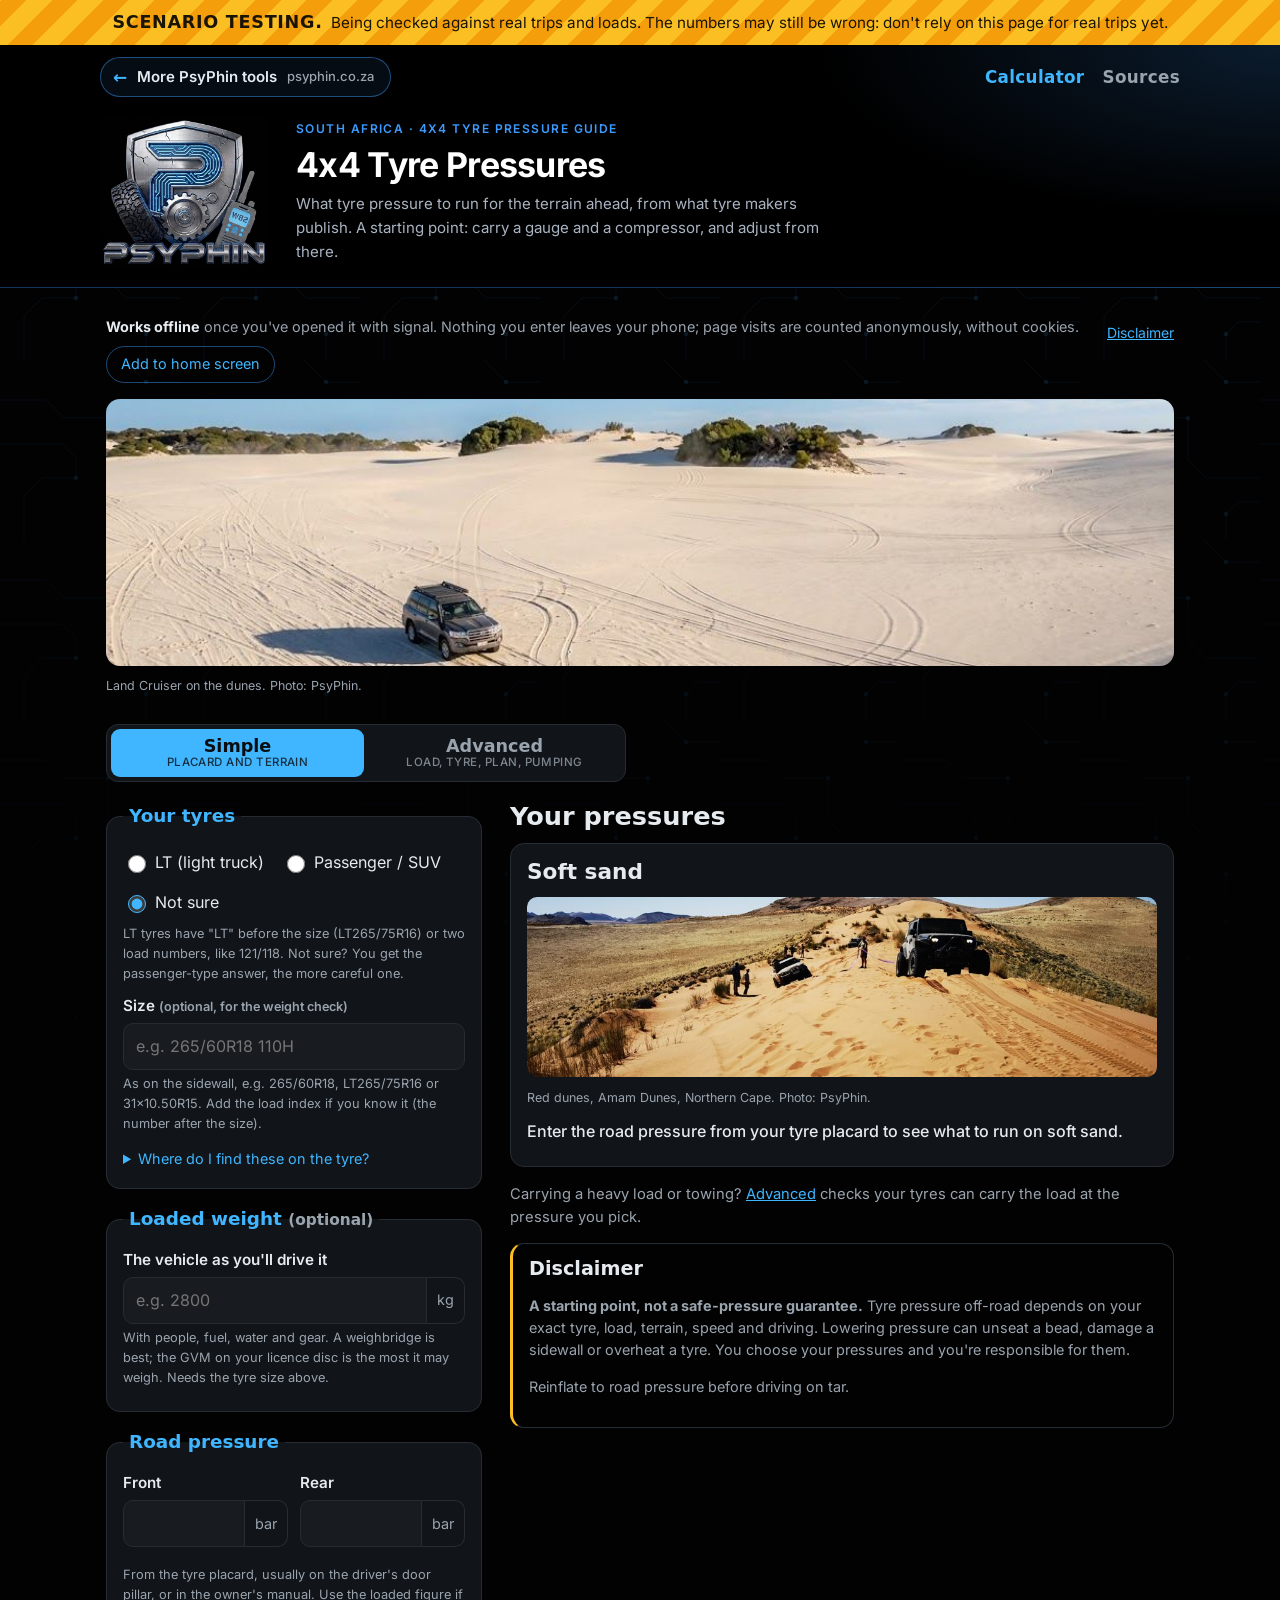
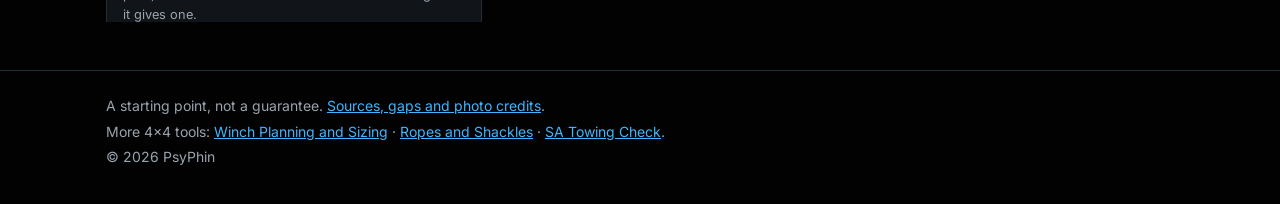
==== index.html @ cb4db0b5 "Search: titles and descriptions in search words, structured data, robots.txt and sitemap - Title lea" ====
<!doctype html>
<html lang="en-ZA">
<head>
  <meta charset="utf-8">
  <meta name="viewport" content="width=device-width, initial-scale=1">
  <title>4x4 Tyre Pressures: Calculator for Road, Gravel and Sand | PsyPhin</title>
  <meta name="description" content="A starting range for 4x4 tyre pressures by load, tyre and terrain, from road to gravel and sand, from tyre-maker load tables. Every number is sourced.">
  <meta name="robots" content="noindex">
  <meta name="theme-color" content="#020203">
  <link rel="canonical" href="https://tyres.psyphin.co.za/">
  <meta property="og:type" content="website">
  <meta property="og:url" content="https://tyres.psyphin.co.za/">
  <meta property="og:title" content="4x4 Tyre Pressures">
  <meta property="og:description" content="A starting range for 4x4 tyre pressures by load, tyre and terrain, from road to gravel and sand, from tyre-maker load tables. Every number is sourced.">
  <meta property="og:image" content="https://psyphin.co.za/assets/img/projects/sa-tyre-pressures.jpg">
  <meta name="twitter:card" content="summary_large_image">
  <script type="application/ld+json">
  {
    "@context": "https://schema.org",
    "@type": "WebApplication",
    "name": "4x4 Tyre Pressures",
    "url": "https://tyres.psyphin.co.za/",
    "description": "A starting range for 4x4 tyre pressures by load, tyre and terrain, from road to gravel and sand, from tyre-maker load tables. Every number is sourced.",
    "applicationCategory": "UtilitiesApplication",
    "operatingSystem": "Any (runs in the browser)",
    "inLanguage": "en-ZA",
    "isAccessibleForFree": true,
    "offers": {
      "@type": "Offer",
      "price": "0",
      "priceCurrency": "ZAR"
    },
    "publisher": {
      "@type": "Organization",
      "name": "PsyPhin",
      "url": "https://psyphin.co.za/"
    }
  }
  </script>
  <link rel="manifest" href="manifest.webmanifest">
  <link rel="icon" href="favicon.ico" sizes="48x48">
  <link rel="icon" href="favicon-96x96.png" type="image/png" sizes="96x96">
  <link rel="icon" href="favicon-192x192.png" type="image/png" sizes="192x192">
  <link rel="apple-touch-icon" href="apple-touch-icon.png" sizes="180x180">
  <link rel="preload" href="fonts/inter-latin-var.woff2" as="font" type="font/woff2" crossorigin>
  <link rel="stylesheet" href="css/style.css">
</head>
<body>
  <a class="skip-link" href="#main">Skip to content</a>

  <div class="construction" role="alert">
    <strong>Scenario testing.</strong> Being checked against real trips and loads. The numbers may still be wrong: don't rely on this page for real trips yet.
  </div>

  <header class="brand-bar">
    <div class="brand-nav">
      <a class="back-link" href="https://psyphin.co.za/#tools"><span class="back-link-arrow" aria-hidden="true">&larr;</span> <span class="back-link-label"><span class="back-link-more">More </span>PsyPhin tools</span> <span class="back-link-domain">psyphin.co.za</span></a>
      <nav class="nav" aria-label="Site">
        <a href="index.html" aria-current="page">Calculator</a>
        <a href="sources.html">Sources</a>
      </nav>
    </div>
    <div class="brand-inner">
      <a class="brand-logo-link" href="https://psyphin.co.za/" aria-label="PsyPhin home"><img src="logo.jpg" alt="PsyPhin" class="brand-logo" width="560" height="501"></a>
      <div class="brand-text">
        <p class="brand-eyebrow">South Africa &middot; 4x4 tyre pressure guide</p>
        <h1>4x4 Tyre Pressures</h1>
        <p class="subtitle">What tyre pressure to run for the terrain ahead, from what tyre makers publish. A starting point: carry a gauge and a compressor, and adjust from there.</p>
      </div>
    </div>
  </header>

  <main id="main" class="wrap">
    <section class="intro">
      <p class="disclaimer-link"><a href="#disclaimer">Disclaimer</a></p>
      <p class="offline-line"><strong>Works offline</strong> once you've opened it with signal. Nothing you enter leaves your phone; page visits are counted anonymously, without cookies.<span class="install" id="install" hidden> <button type="button" class="small-button install-button" id="install-button">Add to home screen</button><span class="install-help" id="install-help" hidden></span></span></p>
      <ul class="honesty" data-modes="advanced">
        <li><strong>Only tyre makers, vehicle makers, standards, the law and engineering research.</strong> No forum or club figures. Where nobody citable publishes a number, this page says so instead of guessing.</li>
        <li><strong>The load sets the floor.</strong> Advanced reads your tyre's load table to find the least pressure your load needs, and checks what you plan to run against it.</li>
      </ul>
      <figure class="hero-photo" data-image="hero"></figure>
    </section>

    <div class="modes" role="group" aria-label="How much detail?">
      <button type="button" class="mode-button" data-mode="simple" aria-pressed="true">Simple <small>placard and terrain</small></button>
      <button type="button" class="mode-button" data-mode="advanced" aria-pressed="false">Advanced <small>load, tyre, plan, pumping</small></button>
    </div>

    <div class="layout">
      <form id="tyre-form" class="inputs" autocomplete="off" novalidate>
        <p class="example-link" data-modes="advanced"><a href="#example" id="example-link">Fill in a made-up example</a></p>
        <fieldset data-modes="advanced">
          <legend>Load on each axle</legend>
          <div class="field-row">
            <div class="field">
              <label for="frontKg">Front axle</label>
              <div class="with-unit"><input id="frontKg" name="frontKg" type="number" inputmode="numeric" min="0" step="10" value="1300"><span>kg</span></div>
            </div>
            <div class="field">
              <label for="rearKg">Rear axle</label>
              <div class="with-unit"><input id="rearKg" name="rearKg" type="number" inputmode="numeric" min="0" step="10" value="1500"><span>kg</span></div>
            </div>
          </div>
          <p class="hint">Filled in with a typical loaded double-cab bakkie (example figures, not from a source): change them to yours. Best: weigh each axle, loaded for the trip, on a weighbridge. Worst case: the maximum axle loads on the vehicle's VIN or compliance plate. Each tyre carries half its axle.</p>
        </fieldset>

        <fieldset>
          <legend>Your tyres</legend>
          <div class="choice-row">
            <label><input type="radio" name="tyreClass" value="lt"> LT (light truck)</label>
            <label><input type="radio" name="tyreClass" value="passenger"> Passenger / SUV</label>
            <label><input type="radio" name="tyreClass" value="unsure" checked> Not sure</label>
          </div>
          <p class="hint">LT tyres have "LT" before the size (LT265/75R16) or two load numbers, like 121/118. Not sure? You get the passenger-type answer, the more careful one.</p>
          <div class="field">
            <label for="simpleSize">Size <small class="muted" data-modes="simple">(optional, for the weight check)</small></label>
            <input id="simpleSize" name="simpleSize" type="text" inputmode="text" autocapitalize="characters" spellcheck="false" placeholder="e.g. 265/60R18 110H">
            <p class="hint" id="simple-size-read">As on the sidewall, e.g. 265/60R18, LT265/75R16 or 31x10.50R15. Add the load index if you know it (the number after the size).</p>
          </div>
          <div class="field" id="simple-li-field" hidden>
            <label for="simpleLi">Load index</label>
            <input id="simpleLi" name="simpleLi" type="number" inputmode="numeric" min="60" max="130" step="1" placeholder="e.g. 110">
            <p class="hint">The number straight after the size on the sidewall, e.g. <b>110</b> in 265/60R18 110H.</p>
          </div>
          <details class="inline-help">
            <summary>Where do I find these on the tyre?</summary>
            <div class="diagram" data-diagram="markings"></div>
            <figure class="inline-photo" data-image="markings"></figure>
          </details>
        </fieldset>

        <fieldset data-modes="simple">
          <legend>Loaded weight <small>(optional)</small></legend>
          <div class="field">
            <label for="simpleKg">The vehicle as you'll drive it</label>
            <div class="with-unit"><input id="simpleKg" name="simpleKg" type="number" inputmode="numeric" min="0" step="50" placeholder="e.g. 2800"><span>kg</span></div>
            <p class="hint">With people, fuel, water and gear. A weighbridge is best; the GVM on your licence disc is the most it may weigh. Needs the tyre size above.</p>
          </div>
        </fieldset>

        <fieldset>
          <legend>Road pressure</legend>
          <div class="field-row">
            <div class="field">
              <label for="placardFront">Front</label>
              <div class="with-unit"><input id="placardFront" name="placardFront" type="number" inputmode="decimal" min="0" step="0.1"><span>bar</span></div>
            </div>
            <div class="field">
              <label for="placardRear">Rear</label>
              <div class="with-unit"><input id="placardRear" name="placardRear" type="number" inputmode="decimal" min="0" step="0.1"><span>bar</span></div>
            </div>
          </div>
          <p class="hint">From the tyre placard, usually on the driver's door pillar, or in the owner's manual. Use the loaded figure if it gives one.<span data-modes="advanced"> Leave blank to use only the load tables.</span></p>
        </fieldset>

        <fieldset>
          <legend>Terrain</legend>
          <div class="terrain-grid" id="terrain-grid" role="radiogroup" aria-label="Terrain"></div>
        </fieldset>

        <fieldset data-modes="advanced">
          <legend>What you plan to run</legend>
          <div class="field-row">
            <div class="field">
              <label for="planFront">Front</label>
              <div class="with-unit"><input id="planFront" name="planFront" type="number" inputmode="decimal" min="0" step="0.1"><span>bar</span></div>
            </div>
            <div class="field">
              <label for="planRear">Rear</label>
              <div class="with-unit"><input id="planRear" name="planRear" type="number" inputmode="decimal" min="0" step="0.1"><span>bar</span></div>
            </div>
          </div>
          <button type="button" class="small-button" id="use-bottom">Use the bottom of the range</button>
          <div class="field">
            <label for="speed">Fastest you expect to drive like this</label>
            <div class="with-unit"><input id="speed" name="speed" type="number" inputmode="numeric" min="0" step="5" placeholder="e.g. 30"><span>km/h</span></div>
          </div>
          <label class="check"><input type="checkbox" name="beadlock" id="beadlock"> Beadlock wheels</label>
          <label class="check"><input type="checkbox" name="towing" id="towing"> Towing, or sustained high speed on tar</label>
        </fieldset>

        <fieldset data-modes="advanced">
          <legend>Pumping back up <small>(optional)</small></legend>
          <div class="field-row">
            <div class="field">
              <label for="flow">Compressor flow</label>
              <div class="with-unit"><input id="flow" name="flow" type="number" inputmode="decimal" min="0" step="1" placeholder="e.g. 72"><select id="flowUnit" name="flowUnit" aria-label="Flow unit"><option value="lpm">L/min</option><option value="cfm">CFM</option></select></div>
            </div>
            <div class="field">
              <label for="duty">Duty cycle</label>
              <div class="with-unit"><input id="duty" name="duty" type="number" inputmode="numeric" min="1" max="100" step="5" placeholder="100"><span>%</span></div>
            </div>
          </div>
          <label class="check"><input type="checkbox" name="freeFlow" id="freeFlow" checked> That flow is the "free flow" (0 bar) figure</label>
          <div class="field">
            <label for="switchSec">Moving to the next tyre</label>
            <div class="with-unit"><input id="switchSec" name="switchSec" type="number" inputmode="numeric" min="0" step="5" value="30"><span>s</span></div>
            <p class="hint">Unscrewing, walking round and connecting the next tyre. Your own estimate: 30 seconds is filled in.</p>
          </div>
          <div class="field">
            <label for="altitude">Altitude where you'll pump up</label>
            <div class="with-unit"><input id="altitude" name="altitude" type="number" inputmode="numeric" step="50" placeholder="0"><span>m</span></div>
            <p class="hint">Your phone's map or compass app shows it. The coast is 0 m; Gauteng is about 1 500–1 800 m.</p>
          </div>
        </fieldset>
      </form>

      <section class="results" id="results" aria-labelledby="results-title" aria-live="polite">
        <h2 id="results-title">Your pressures</h2>
        <div id="results-body"></div>

        <aside id="disclaimer" class="disclaimer" aria-labelledby="disclaimer-title">
          <h2 id="disclaimer-title">Disclaimer</h2>
          <p><strong>A starting point, not a safe-pressure guarantee.</strong> Tyre pressure off-road depends on your exact tyre, load, terrain, speed and driving. Lowering pressure can unseat a bead, damage a sidewall or overheat a tyre. You choose your pressures and you're responsible for them.</p>
          <p data-modes="advanced">Figures come from the sources listed on the <a href="sources.html">Sources page</a>, as published; check your own tyre maker's data for your exact tyre. The load tables are reproduced from a tyre maker's guide and haven't been checked against SANS 1550, which South African law refers to.</p>
          <p>Reinflate to road pressure before driving on tar.</p>
        </aside>
      </section>
    </div>

    <section class="explainers" aria-labelledby="explain-title" data-modes="advanced">
      <h2 id="explain-title">Why the numbers work like this</h2>

      <section class="explainer">
        <h3>The load tables set the floor</h3>
        <p>A tyre's load table gives the load it may carry at each pressure. Find the load on one tyre (half the axle), then the lowest pressure that carries it: that's the least the tyre needs. South African law (reg 238) doesn't allow a wheel on a public road, gravel roads included, to carry more than SANS 1550 allows for its tyre, judged at the cold pressure. This page assumes SANS 1550 matches the tables used here; that hasn't been checked yet.</p>
        <p><strong>The tables stop at a lowest pressure</strong>: 1.5 bar for passenger-type tyres, 2.4 bar for LT tyres. Below that, nobody publishes what the tyre can carry, so this page shows no floor there. It only shows what tyre makers say about speed.</p>
        <p class="read-more" data-rules="table-method table-lowest-pressure law-reg238 toyo-load-index"></p>
      </section>

      <section class="explainer">
        <h3>Contact patch: why airing down helps in sand</h3>
        <p>A tyre flattens until the pressure over its footprint balances the air pressure inside it. So the footprint is roughly load ÷ pressure: drop the pressure by a third and the footprint grows by about half. It grows mostly in length, which is what floats you over soft sand.</p>
        <div class="diagram" data-diagram="footprint"></div>
        <figure class="inline-photo inline-photo--wide" data-image="riverbed"></figure>
        <p class="read-more" data-rules="nhtsa-contact-patch bfg-low-traction"></p>
      </section>

      <section class="explainer">
        <h3>Flex makes heat: why speed has to come down</h3>
        <p>The lower the pressure, the more the tyre squashes and the more its sidewall flexes on every turn of the wheel. Flexing makes heat, and heat is what destroys tyres. That's why every maker that allows low pressures ties them to low speeds.</p>
        <div class="diagram" data-diagram="deflection"></div>
        <figure class="inline-photo" data-image="deflated"></figure>
        <p class="read-more" data-rules="nhtsa-deflection-heat bfg-air-carries-load bfg-speed-load etrto-underinflation"></p>
      </section>

      <section class="explainer">
        <h3>Speed and pressure go together</h3>
        <p>Military trucks with central tyre inflation make the link explicit: each lower pressure setting comes with a lower top speed. These are big truck tyres, so the numbers aren't for your 4x4, but the pattern is the same one BFGoodrich gives for 4x4 tyres: below 1.5 bar, 20 km/h or less.</p>
        <div class="diagram" data-diagram="ctis"></div>
        <p class="read-more" data-rules="army-ctis-modes bfg-below-1-5 bfg-au-20psi"></p>
      </section>

      <section class="explainer">
        <h3>Beads, rims and side slopes</h3>
        <p>The tyre's bead sits on the rim's bead seat, held by the flange on the outside and, on a hump rim, a small hump on the inside. ETRTO recommends hump rims for tubeless radial tyres up to load index 121, which covers most 4x4 tyres. At low pressure, a hard sideways push (a side slope, a rut, a sharp turn) can roll the bead over the hump and into the well, and the tyre loses its air. BFGoodrich says to run road pressure across steep side slopes. Beadlocks clamp the bead, but they don't change what the air carries, and Ford doesn't approve them on the road.</p>
        <div class="diagram" data-diagram="bead"></div>
        <figure class="inline-photo" data-image="beadlock"></figure>
        <p class="read-more" data-rules="etrto-hump-rims bfg-side-slopes ford-beadlock etrto-underinflation"></p>
      </section>

      <section class="explainer">
        <h3>Temperature: when to check, and why the reading changes</h3>
        <p><strong>Set and check pressures cold:</strong> with the tyres at the temperature of the air around them, before driving. First thing in the morning is easiest; otherwise let the vehicle stand (ETRTO says at least an hour, Toyo and Ford say three).</p>
        <p><strong>Driving warms the air inside.</strong> A reading 20% or more above the cold figure is normal, so never let air out of warm tyres to get back to the cold number. The law also judges a tyre at its cold pressure.</p>
        <div class="diagram" data-diagram="hotcold"></div>
        <p><strong>The weather moves it too:</strong> about 0.07 bar for every 5.5°C, so a cold desert morning and a hot afternoon can differ by a few tenths of a bar with the same air inside.</p>
        <div class="diagram" data-diagram="temptable"></div>
        <p><strong>Airing down at the start of the sand?</strong> The tyres are usually warm by then, so they'll lose a little more as they cool: check again later. The same goes for pumping up warm tyres: they'll read lower once cold.</p>
        <p>Keep tyres away from anything hotter than 90°C, such as brakes or exhausts: ETRTO says that can damage them for good.</p>
        <figure class="inline-photo" data-image="gauge"></figure>
        <p class="read-more" data-rules="toyo-cold etrto-hot-pressure nhtsa-temperature calc-temperature etrto-90c law-reg238"></p>
      </section>

      <section class="explainer">
        <h3>Corrugations</h3>
        <p>Corrugations shake the tyre on every ripple, so it flexes more and heats up faster than on smooth gravel. Cooper's advice is to slow down on them; its slow, rough gravel range (for LT tyres) is what this page uses, and Toyo's 20 per cent rule covers passenger-type tyres. Research on log trucks also found that lower tyre pressures make corrugations form less and improve the ride.</p>
        <div class="diagram" data-diagram="corrugation"></div>
        <figure class="inline-photo" data-image="corrugations"></figure>
        <p class="read-more" data-rules="cooper-corrugations cooper-lt-terrain toyo-20-percent watkins-gravel"></p>
      </section>

      <section class="explainer">
        <h3>Pumping back up: the physics</h3>
        <p>The air you need is the tyre's air volume × the pressure you're adding ÷ the air pressure around you. Inland there's less air pressure, so the same tyre needs a little more pumping. Compressors are often rated at "free flow" with nothing to push against; into a tyre at 2–3 bar they deliver less, so real times are longer.</p>
        <figure class="inline-photo" data-image="compressor"></figure>
        <p class="read-more" data-rules="calc-free-air calc-air-volume calc-altitude ford-off-road"></p>
      </section>
    </section>
  </main>

  <footer class="site-footer">
    <div class="wrap">
      <p>A starting point, not a guarantee. <a href="sources.html">Sources, gaps and photo credits</a>.</p>
      <p>More 4x4 tools: <a href="https://winching.psyphin.co.za/">Winch Planning and Sizing</a> &middot; <a href="https://ropes.psyphin.co.za/">Ropes and Shackles</a> &middot; <a href="https://towing.psyphin.co.za/">SA Towing Check</a>.</p>
      <p>&copy; <span id="year"></span> PsyPhin</p>
    </div>
  </footer>

  <script src="js/data.js"></script>
  <script src="js/tables.js"></script>
  <script src="js/images.js"></script>
  <script src="js/calc.js"></script>
  <script src="js/ui.js"></script>
  <script src="js/diagrams.js"></script>
  <script src="js/app.js"></script>
  <script src="js/install.js"></script>
  <script>
    if ("serviceWorker" in navigator && location.protocol === "https:") {
      navigator.serviceWorker.register("sw.js").catch(function () {});
    }
  </script>
  <!-- GoatCounter: cookie-free page-visit stats at https://psyphin.goatcounter.com/ (never sees form inputs) -->
  <!-- Shared with psyphin.co.za: prefix paths with the host so this site's pages are counted separately -->
  <script>window.goatcounter = { path: function (p) { return location.host + p; } };</script>
  <script data-goatcounter="https://psyphin.goatcounter.com/count" async src="//gc.zgo.at/count.js"></script>
</body>
</html>
---- css/style.css ----
/* 4x4 Tyre Pressures. Colours and header follow psyphin.co.za and towing.psyphin.co.za. */
@font-face {
  font-family: "Inter";
  font-style: normal;
  font-weight: 400 700;
  font-display: swap;
  src: url("../fonts/inter-latin-var.woff2") format("woff2");
}
@font-face {
  font-family: "Rajdhani";
  font-style: normal;
  font-weight: 600;
  font-display: swap;
  src: url("../fonts/rajdhani-600-latin.woff2") format("woff2");
}
@font-face {
  font-family: "Rajdhani";
  font-style: normal;
  font-weight: 700;
  font-display: swap;
  src: url("../fonts/rajdhani-700-latin.woff2") format("woff2");
}

:root {
  --bg: #020203;
  --surface: #111418;
  --surface-2: #181c21;
  --border: #262c33;
  --text: #e6ebef;
  --text-muted: #9aa4ae;
  --accent: #3fb6ff;
  --accent-strong: #1e8fff;

  --pass: #4ade80;
  --warn: #fbbf24;
  --fail: #f87171;
  --info: #3fb6ff;
  --nodata: #7b8590;

  --law: #3fb6ff;
  --standard: #2dd4bf;
  --maker: #c084fc;
  --engineering: #fb923c;
  --calc: #9aa4ae;

  --construction: #fbbf24;
  --construction-ink: #1a1405;

  --radius: 14px;
  --max-width: 1100px;
  --font-body: "Inter", system-ui, -apple-system, "Segoe UI", Roboto, sans-serif;
  --font-display: "Rajdhani", "Segoe UI", system-ui, sans-serif;
}

*,
*::before,
*::after {
  box-sizing: border-box;
}

[hidden] {
  display: none !important;
}

body {
  margin: 0;
  background: var(--bg);
  color: var(--text);
  font-family: var(--font-body);
  font-size: 1rem;
  line-height: 1.55;
  -webkit-font-smoothing: antialiased;
}

/* Faint circuit-trace pattern behind the top of the page, the same as
   psyphin.co.za's (css/style.css there); it fades out downwards. */
body::before {
  content: "";
  position: absolute;
  top: 0;
  left: 0;
  right: 0;
  height: 1100px;
  z-index: -1;
  pointer-events: none;
  background-image: url("data:image/svg+xml,%3Csvg xmlns='http://www.w3.org/2000/svg' width='180' height='180' fill='none'%3E%3Cg stroke='%233fb6ff' stroke-opacity='0.09' stroke-width='1'%3E%3Cpath d='M0 40h46l18 18h44M108 58v42l18 18h54M24 180v-44l18-18h34M180 22h-34L124 0M76 118v-20l-14-14H0M146 180v-26l12-12h22'/%3E%3C/g%3E%3Cg fill='%233fb6ff' fill-opacity='0.16'%3E%3Ccircle cx='108' cy='58' r='2.2'/%3E%3Ccircle cx='76' cy='118' r='2.2'/%3E%3Ccircle cx='146' cy='22' r='2.2'/%3E%3Ccircle cx='146' cy='154' r='2.2'/%3E%3C/g%3E%3C/svg%3E");
  -webkit-mask-image: linear-gradient(to bottom, #000 0%, rgba(0, 0, 0, 0.6) 45%, transparent 100%);
  mask-image: linear-gradient(to bottom, #000 0%, rgba(0, 0, 0, 0.6) 45%, transparent 100%);
}

a {
  color: var(--accent);
}

h1,
h2,
h3,
h4 {
  font-family: var(--font-display);
  line-height: 1.15;
  margin: 0;
}

img {
  max-width: 100%;
  height: auto;
}

.wrap {
  max-width: var(--max-width);
  margin: 0 auto;
  padding: 0 16px;
}

.skip-link {
  position: absolute;
  left: -9999px;
}

.skip-link:focus {
  left: 16px;
  top: 8px;
  z-index: 20;
  background: var(--surface);
  padding: 8px 12px;
  border-radius: 8px;
}

.muted {
  color: var(--text-muted);
}

/* ------------------------------------------------------------ under construction */
.construction {
  background: repeating-linear-gradient(-45deg, var(--construction) 0 18px, #f59e0b 18px 36px);
  color: var(--construction-ink);
  text-align: center;
  padding: 10px 16px;
  font-size: 0.95rem;
  line-height: 1.4;
}

.construction strong {
  font-family: var(--font-display);
  font-size: 1.1rem;
  letter-spacing: 0.04em;
  text-transform: uppercase;
  margin-right: 4px;
}

/* ------------------------------------------------------------ header / footer */
.site-header {
  border-bottom: 1px solid var(--border);
  background: rgba(2, 2, 3, 0.92);
  position: sticky;
  top: 0;
  z-index: 5;
  backdrop-filter: blur(6px);
}

.site-header-inner {
  max-width: var(--max-width);
  margin: 0 auto;
  padding: 12px 16px;
  display: flex;
  align-items: center;
  justify-content: space-between;
  gap: 16px;
}

.back-link {
  display: inline-flex;
  align-items: center;
  flex-wrap: wrap;
  gap: 4px 10px;
  padding: 8px 16px 8px 12px;
  border: 1px solid rgba(61, 155, 255, 0.45);
  border-radius: 999px;
  background: rgba(61, 155, 255, 0.08);
  color: var(--text);
  font-size: 15px;
  font-weight: 600;
  line-height: 1.3;
  text-decoration: none;
  transition: background-color 0.15s ease, border-color 0.15s ease, box-shadow 0.15s ease;
}

.back-link-arrow {
  color: var(--accent);
  font-size: 17px;
  transition: transform 0.15s ease;
}

.back-link-domain {
  color: var(--text-muted);
  font-weight: 500;
  font-size: 13px;
}

.back-link:hover {
  background: rgba(61, 155, 255, 0.16);
  border-color: var(--accent);
  box-shadow: 0 0 18px rgba(61, 155, 255, 0.25);
}

.back-link:hover .back-link-arrow {
  transform: translateX(-3px);
}

.back-link:focus-visible,
.brand:focus-visible {
  outline: 2px solid var(--accent);
  outline-offset: 3px;
}

@media (max-width: 480px) {
  .back-link-domain {
    display: none;
  }

  .back-link {
    flex-wrap: nowrap;
    white-space: nowrap;
  }
}

@media (max-width: 420px) {
  .back-link-more {
    display: none;
  }

  .back-link {
    padding: 7px 12px 7px 10px;
    gap: 8px;
    font-size: 14px;
  }

  .site-header-inner,
  .header-end,
  .nav {
    gap: 12px;
  }

  .brand img {
    width: 28px;
    height: 28px;
  }
}

@media (max-width: 350px) {
  .site-header-inner {
    padding-left: 12px;
    padding-right: 12px;
  }

  .site-header-inner,
  .header-end,
  .nav {
    gap: 8px;
  }

  .back-link {
    padding: 6px 10px 6px 8px;
    gap: 6px;
  }
}

@media (prefers-reduced-motion: reduce) {
  .back-link,
  .back-link-arrow {
    transition: none;
  }
}

.nav {
  display: flex;
  gap: 18px;
}

.header-end {
  display: flex;
  align-items: center;
  gap: 16px;
}

.brand {
  display: block;
  flex: none;
  border-radius: 6px;
}

.brand img {
  display: block;
  width: 32px;
  height: 32px;
  border-radius: 6px;
}

.nav a {
  color: var(--text-muted);
  text-decoration: none;
  font-family: var(--font-display);
  font-weight: 600;
  font-size: 1.05rem;
  letter-spacing: 0.02em;
}

.nav a[aria-current="page"],
.nav a:hover {
  color: var(--accent);
}

.site-footer {
  border-top: 1px solid var(--border);
  margin-top: 48px;
  padding: 20px 0 32px;
  color: var(--text-muted);
  font-size: 0.875rem;
}

.site-footer p {
  margin: 4px 0;
}

/* ------------------------------------------------------------ intro */
.intro {
  padding: 28px 0 8px;
}

.intro h1 {
  font-size: clamp(2rem, 6vw, 2.8rem);
}

.disclaimer-link {
  float: right;
  margin: 6px 0 0 12px;
  font-size: 0.875rem;
}

.lede {
  max-width: 66ch;
  margin: 10px 0;
}

.honesty {
  list-style: none;
  padding: 0;
  margin: 16px 0;
  display: grid;
  gap: 10px;
}

@media (min-width: 760px) {
  .honesty {
    grid-template-columns: repeat(2, 1fr);
  }
}

.honesty li {
  background: var(--surface);
  border: 1px solid var(--border);
  border-left: 3px solid var(--accent);
  border-radius: 10px;
  padding: 10px 12px;
  font-size: 0.9rem;
  color: var(--text-muted);
}

.honesty strong {
  color: var(--text);
}

.hero-photo {
  margin: 16px 0 0;
}

.hero-photo img {
  width: 100%;
  border-radius: var(--radius);
  aspect-ratio: 4 / 1;
  object-fit: cover;
}

figure {
  margin: 12px 0;
}

figcaption {
  font-size: 0.78rem;
  color: var(--text-muted);
  margin-top: 4px;
}

figcaption .credit a {
  color: var(--text-muted);
}

/* ------------------------------------------------------------ layout */
.layout {
  display: grid;
  gap: 24px;
  margin-top: 20px;
}

@media (min-width: 900px) {
  .layout {
    grid-template-columns: minmax(300px, 380px) 1fr;
    align-items: start;
  }

  .inputs {
    position: sticky;
    top: 70px;
    max-height: calc(100vh - 80px);
    overflow-y: auto;
    padding-right: 4px;
  }
}

/* ------------------------------------------------------------ form */
.inputs fieldset {
  border: 1px solid var(--border);
  background: var(--surface);
  border-radius: var(--radius);
  margin: 0 0 16px;
  padding: 14px 16px 10px;
  min-width: 0;
}

.inputs legend {
  font-family: var(--font-display);
  font-weight: 700;
  font-size: 1.15rem;
  padding: 0 6px;
  color: var(--accent);
}

.inputs legend small {
  color: var(--text-muted);
  font-weight: 600;
}

.field {
  margin-bottom: 14px;
}

.field > label,
.field > .label {
  display: block;
  font-weight: 600;
  font-size: 0.95rem;
  margin-bottom: 6px;
}

.field-row {
  display: grid;
  grid-template-columns: 1fr 1fr;
  gap: 12px;
}

.hint {
  margin: 4px 0 10px;
  font-size: 0.8rem;
  color: var(--text-muted);
}

input[type="number"],
input[type="text"],
select {
  width: 100%;
  font: inherit;
  font-size: 1rem;
  color: var(--text);
  background: var(--surface-2);
  border: 1px solid var(--border);
  border-radius: 10px;
  padding: 10px 12px;
  min-height: 44px;
}

input[type="number"]:focus,
input[type="text"]:focus,
select:focus {
  outline: 2px solid var(--accent);
  outline-offset: 1px;
}

.with-unit {
  display: flex;
  align-items: stretch;
}

.with-unit input {
  border-top-right-radius: 0;
  border-bottom-right-radius: 0;
  min-width: 0;
}

.with-unit > span,
.with-unit > select {
  display: flex;
  align-items: center;
  padding: 0 10px;
  border: 1px solid var(--border);
  border-left: 0;
  border-radius: 0 10px 10px 0;
  background: var(--surface);
  color: var(--text-muted);
  font-size: 0.9rem;
  white-space: nowrap;
  width: auto;
}

.unit-switch {
  display: flex;
  flex-wrap: wrap;
  align-items: center;
  gap: 6px 14px;
  margin-bottom: 12px;
  font-size: 0.95rem;
}

.unit-label {
  color: var(--text-muted);
}

.unit-switch label,
.choice-row label,
.check {
  display: inline-flex;
  align-items: center;
  gap: 6px;
  min-height: 36px;
  cursor: pointer;
}

.choice-row {
  display: flex;
  flex-wrap: wrap;
  gap: 4px 18px;
}

.check {
  display: flex;
  margin: 4px 0;
}

input[type="radio"],
input[type="checkbox"] {
  width: 18px;
  height: 18px;
  accent-color: var(--accent);
}

.small-button {
  font: inherit;
  font-size: 0.9rem;
  color: var(--accent);
  background: transparent;
  border: 1px solid rgba(61, 155, 255, 0.45);
  border-radius: 999px;
  padding: 6px 14px;
  min-height: 36px;
  margin: 0 0 14px;
  cursor: pointer;
}

.small-button:hover {
  background: rgba(61, 155, 255, 0.12);
}

.inline-help summary {
  cursor: pointer;
  color: var(--accent);
  font-size: 0.9rem;
  margin-bottom: 8px;
}

/* terrain picker */
.terrain-grid {
  display: grid;
  grid-template-columns: repeat(auto-fill, minmax(96px, 1fr));
  gap: 8px;
  margin-bottom: 8px;
}

.terrain {
  font: inherit;
  color: var(--text);
  background: var(--surface-2);
  border: 2px solid var(--border);
  border-radius: 10px;
  padding: 0;
  overflow: hidden;
  cursor: pointer;
  text-align: left;
  display: flex;
  flex-direction: column;
}

.terrain img,
.terrain-noimg {
  display: block;
  width: 100%;
  aspect-ratio: 16 / 10;
  object-fit: cover;
  background: var(--border);
}

.terrain-name {
  padding: 6px 8px;
  font-size: 0.85rem;
  font-weight: 600;
}

.terrain[aria-checked="true"] {
  border-color: var(--accent);
  box-shadow: 0 0 0 1px var(--accent);
}

.terrain[aria-checked="true"] .terrain-name {
  color: var(--accent);
}

.terrain:focus-visible {
  outline: 2px solid var(--accent);
  outline-offset: 2px;
}

/* ------------------------------------------------------------ results */
.results {
  scroll-margin-top: 64px;
  min-width: 0;
}

.results > h2 {
  font-size: 1.6rem;
  margin-bottom: 12px;
}

.card {
  background: var(--surface);
  border: 1px solid var(--border);
  border-radius: var(--radius);
  padding: 16px;
  margin-bottom: 16px;
}

.card > h3 {
  font-size: 1.35rem;
  margin-bottom: 8px;
}

.card h4 {
  font-size: 1.1rem;
  margin: 10px 0 6px;
}

.card p {
  margin: 6px 0;
}

.axle-block + .axle-block {
  border-top: 1px solid var(--border);
  margin-top: 10px;
  padding-top: 4px;
}

.card-photo img {
  width: 100%;
  max-height: 180px;
  border-radius: 10px;
  object-fit: cover;
}

.card-photo--wide img {
  max-height: 260px;
}

.lede-small {
  font-weight: 500;
}

.range-list {
  margin: 8px 0;
  padding-left: 20px;
}

.range-list li {
  margin: 4px 0;
}

.rule-list,
.safety-list {
  list-style: none;
  padding: 0;
  margin: 10px 0;
  display: grid;
  gap: 10px;
}

.rule-list li,
.safety-list li {
  background: var(--surface-2);
  border-radius: 10px;
  padding: 10px 12px;
  font-size: 0.92rem;
}

.safety-list .read-more {
  margin: 4px 0 0;
}

.read-more {
  font-size: 0.82rem;
  color: var(--text-muted);
}

.status {
  display: inline-block;
  font-size: 0.8rem;
  font-weight: 600;
  padding: 2px 9px;
  border-radius: 999px;
  border: 1px solid currentColor;
  white-space: nowrap;
}

.status--pass { color: var(--pass); }
.status--warn { color: var(--warn); }
.status--fail { color: var(--fail); }
.status--info { color: var(--info); }

.note {
  border-left: 3px solid var(--border);
  padding: 4px 0 4px 10px;
  font-size: 0.92rem;
}

.note--warn { border-color: var(--warn); }
.note--fail { border-color: var(--fail); }
.note--gap { border-color: var(--nodata); color: var(--text-muted); }

.big {
  font-size: 1.15rem;
  font-weight: 600;
}

.tag {
  display: inline-block;
  font-size: 0.7rem;
  font-weight: 600;
  text-transform: uppercase;
  letter-spacing: 0.04em;
  padding: 1px 7px;
  border-radius: 6px;
  vertical-align: 1px;
  border: 1px solid currentColor;
}

.tag--law { color: var(--law); }
.tag--standard { color: var(--standard); }
.tag--maker { color: var(--maker); }
.tag--engineering { color: var(--engineering); }
.tag--calc { color: var(--calc); }
.tag--field { color: var(--warn); border-style: dashed; }

.disclaimer {
  border: 1px solid var(--border);
  border-left: 3px solid var(--warn);
  border-radius: var(--radius);
  padding: 14px 16px;
  font-size: 0.9rem;
  color: var(--text-muted);
}

.disclaimer h2 {
  font-size: 1.2rem;
  color: var(--text);
  margin-bottom: 4px;
}

/* ------------------------------------------------------------ explainers */
.explainers {
  margin-top: 40px;
}

.explainers > h2 {
  font-size: 1.6rem;
  margin-bottom: 12px;
}

.explainer {
  background: var(--surface);
  border: 1px solid var(--border);
  border-radius: var(--radius);
  padding: 0 16px 12px;
  margin-bottom: 10px;
}

.explainer > h3 {
  margin: 0;
  padding: 14px 0 4px;
  font-family: var(--font-display);
  font-weight: 700;
  font-size: 1.15rem;
}

.explainer p {
  max-width: 72ch;
}

.anim img {
  width: 100%;
  max-width: 560px;
  border-radius: 10px;
  background: #fafafa;
}

.inline-photo--wide img {
  max-height: none;
  width: 100%;
  max-width: 720px;
}

.inline-photo img {
  border-radius: 10px;
  max-height: 260px;
  width: auto;
}

/* ------------------------------------------------------------ diagrams */
.diagram {
  margin: 12px 0;
}

.diagram-svg {
  width: 100%;
  height: auto;
  max-width: 560px;
  display: block;
}

.diagram-caption {
  font-size: 0.8rem;
  color: var(--text-muted);
}

.d-text { fill: var(--text); font: 13px var(--font-body); }
.d-small { fill: var(--text-muted); font: 11px var(--font-body); }
.d-axis { fill: var(--text-muted); font: 11px var(--font-body); }
.d-strong { font-weight: 600; fill: var(--text); }
.d-fail-text { fill: var(--fail); }
.d-grid { stroke: var(--border); stroke-width: 1; }
.d-grid--minor { stroke-dasharray: 2 4; }
.d-line-fail { stroke: var(--fail); stroke-width: 1.5; stroke-dasharray: 6 4; }
.d-frame { fill: none; stroke: var(--border); }
.d-mark { stroke: var(--text); stroke-width: 2; }
.d-mark--floor { stroke: var(--warn); }
.d-plan { fill: var(--accent); }
.d-bracket { fill: none; stroke: var(--accent); stroke-width: 2; }
.z-road { fill: rgba(74, 222, 128, 0.35); }
.z-loadok { fill: rgba(63, 182, 255, 0.3); }
.z-belowload { fill: rgba(248, 113, 113, 0.4); }
.z-nodata { fill: rgba(123, 133, 144, 0.35); }

.d-patch { fill: var(--surface-2); stroke: var(--accent); stroke-width: 2; }
.d-tread { stroke: var(--border); stroke-width: 3; }

.d-tyre { fill: #2a2f36; stroke: var(--text-muted); stroke-width: 2; }
.d-ghost { fill: none; stroke: var(--text-muted); stroke-width: 1; stroke-dasharray: 4 4; }
.d-rim { fill: var(--surface-2); stroke: var(--text-muted); stroke-width: 2; }
.d-hub { fill: var(--text-muted); }
.d-heat { fill: rgba(248, 113, 113, 0.55); }
.d-ground { stroke: var(--text-muted); stroke-width: 2; }
.d-dim { stroke: var(--accent); stroke-width: 1.5; stroke-dasharray: 3 3; }

.d-rimline { fill: none; stroke: var(--text-muted); stroke-width: 6; stroke-linejoin: round; }
.d-bead { fill: var(--accent); }
.d-sidewall { fill: none; stroke: #4b5563; stroke-width: 10; stroke-linecap: round; }
.d-arrow { stroke: var(--warn); stroke-width: 3; }
.d-arrowhead { fill: var(--warn); }

.d-gauge { fill: var(--surface-2); stroke: var(--text-muted); stroke-width: 2; }
.d-gauge-arc { fill: none; stroke: var(--border); stroke-width: 6; }
.d-needle { stroke-width: 3; stroke-linecap: round; }
.d-needle--cold { stroke: var(--accent); }
.d-needle--warm { stroke: var(--warn); }

.d-bar-pressure { fill: var(--accent); }
.d-bar-speed { fill: var(--engineering); }

.d-sidewall-arc { fill: none; stroke: #2a2f36; stroke-width: 70; }
.d-mark-text { fill: var(--text); font: 700 22px var(--font-display); letter-spacing: 0.02em; }
.d-leader { stroke: var(--text-muted); stroke-width: 1; }

/* ------------------------------------------------------------ sources page */
.source-groups {
  list-style: none;
  padding: 0;
}

.source-item {
  background: var(--surface);
  border: 1px solid var(--border);
  border-radius: var(--radius);
  padding: 14px 16px;
  margin-bottom: 12px;
  scroll-margin-top: 80px;
}

.source-item:target {
  border-color: var(--accent);
  box-shadow: 0 0 0 1px var(--accent);
}

.source-item h3 {
  font-size: 1.2rem;
  margin-bottom: 4px;
}

.source-item blockquote {
  margin: 8px 0;
  padding: 6px 12px;
  border-left: 3px solid var(--border);
  color: var(--text-muted);
  font-size: 0.9rem;
}

.source-meta {
  font-size: 0.85rem;
  color: var(--text-muted);
}

.sources-page h2 {
  font-size: 1.5rem;
  margin: 28px 0 10px;
  scroll-margin-top: 80px;
}

.credit-list li,
.source-list li {
  margin: 6px 0;
  font-size: 0.9rem;
}

@media print {
  .construction,
  .site-header,
  .inputs,
  .explainers,
  .site-footer {
    display: none;
  }
}

.example-link {
  margin: 0 0 10px;
  font-size: 0.9rem;
}

/* a halo in the card colour keeps diagram labels readable over lines */
.d-text,
.d-small,
.d-axis {
  paint-order: stroke;
  stroke: var(--surface);
  stroke-width: 3px;
  stroke-linejoin: round;
}

/* pressure ladders: one per axle, side by side when there's room */
.ladders {
  display: flex;
  flex-wrap: wrap;
  gap: 4px 12px;
}

.ladders .diagram-svg {
  width: 100%;
  max-width: 300px;
  flex: 1 1 240px;
}

.legend {
  list-style: none;
  padding: 0;
  margin: 4px 0 0;
  display: flex;
  flex-wrap: wrap;
  gap: 4px 16px;
  font-size: 0.8rem;
  color: var(--text-muted);
  flex-basis: 100%;
}

.legend li {
  display: inline-flex;
  align-items: center;
  gap: 6px;
}

.swatch {
  display: inline-block;
  width: 12px;
  height: 12px;
  border-radius: 2px;
}

.swatch.z-road { background: rgba(74, 222, 128, 0.35); }
.swatch.z-loadok { background: rgba(63, 182, 255, 0.3); }
.swatch.z-belowload { background: rgba(248, 113, 113, 0.4); }
.swatch.z-nodata { background: rgba(123, 133, 144, 0.35); }
.swatch--plan { width: 0; height: 0; border-radius: 0; border-top: 6px solid transparent; border-bottom: 6px solid transparent; border-left: 10px solid var(--accent); }
.swatch--range { width: 6px; border: 2px solid var(--accent); border-left: 0; border-radius: 0; }
.swatch--field { height: 0; width: 18px; border-top: 3px dashed var(--warn); border-radius: 0; }
.swatch--bfg { height: 0; width: 18px; border-top: 2px dashed var(--fail); border-radius: 0; }

.install {
  display: block;
  margin-top: 8px;
}

.install-button {
  margin: 0;
}

.install-help {
  display: block;
  margin-top: 6px;
  color: var(--text);
}

/* ------------------------------------------------------------ modes */
.modes {
  display: grid;
  grid-template-columns: 1fr 1fr;
  gap: 4px;
  margin-top: 20px;
  padding: 4px;
  background: var(--surface);
  border: 1px solid var(--border);
  border-radius: 12px;
  max-width: 520px;
}

.mode-button {
  font: inherit;
  font-family: var(--font-display);
  font-weight: 700;
  font-size: 1.1rem;
  line-height: 1.15;
  min-height: 48px;
  padding: 6px 8px;
  color: var(--text-muted);
  background: transparent;
  border: 0;
  border-radius: 9px;
  cursor: pointer;
}

.mode-button small {
  display: block;
  font-family: var(--font-body);
  font-weight: 500;
  font-size: 0.72rem;
  letter-spacing: 0.04em;
  text-transform: uppercase;
  opacity: 0.8;
}

.mode-button:hover {
  color: var(--text);
}

.mode-button[aria-pressed="true"] {
  color: #0b0d10;
  background: var(--accent);
}

.mode-button:focus-visible {
  outline: 2px solid var(--accent);
  outline-offset: 2px;
}

.offline-line {
  margin: 0;
  color: var(--text-muted);
  font-size: 0.9rem;
}

.offline-line strong {
  color: var(--text);
}

/* the simple answer */
.answer-headline {
  font-family: var(--font-display);
  font-weight: 700;
  font-size: 1.3rem;
  margin: 8px 0 !important;
}

.answer {
  display: grid;
  grid-template-columns: repeat(auto-fit, minmax(150px, 1fr));
  gap: 10px;
  margin: 8px 0 12px;
}

.answer-axle {
  background: var(--surface-2);
  border-radius: 10px;
  padding: 10px 12px;
  display: flex;
  flex-direction: column;
}

.answer-name {
  color: var(--text-muted);
  font-size: 0.85rem;
  font-weight: 600;
  text-transform: uppercase;
  letter-spacing: 0.04em;
}

.answer-value {
  font-family: var(--font-display);
  font-weight: 700;
  font-size: 1.9rem;
  line-height: 1.1;
  color: var(--accent);
}

.answer-steps {
  font-size: 0.82rem;
  color: var(--text-muted);
}

.before-list {
  margin: 6px 0 10px;
  padding-left: 20px;
}

.before-list li {
  margin: 4px 0;
}

.answer-sub {
  color: var(--text-muted);
  font-size: 0.85rem;
  margin-top: -4px !important;
}

.going-lower {
  border-top: 1px solid var(--border);
  margin-top: 12px;
  padding-top: 4px;
}

.going-lower ul {
  list-style: none;
  padding: 0;
  margin: 6px 0;
  display: grid;
  gap: 8px;
}

.going-lower li {
  font-size: 0.92rem;
}

.field-note {
  border: 1px dashed var(--warn);
  border-radius: 10px;
  padding: 8px 10px;
}

.temp-table {
  border-collapse: collapse;
  font-size: 0.88rem;
  margin: 8px 0 4px;
  display: block;
  overflow-x: auto;
  max-width: 100%;
}

.temp-table caption {
  text-align: left;
  color: var(--text-muted);
  margin-bottom: 4px;
}

.temp-table th,
.temp-table td {
  border: 1px solid var(--border);
  padding: 4px 8px;
  white-space: nowrap;
  text-align: center;
}

.temp-table td.set {
  color: var(--accent);
  font-weight: 600;
}

.sources-link {
  font-size: 0.85rem;
  margin: 10px 0 0 !important;
}

.small {
  font-size: 0.82rem;
}

.to-advanced {
  font-size: 0.92rem;
  color: var(--text-muted);
}


/* ------------------------------------------------------------ gauges and speed signs */
.dials {
  display: flex;
  flex-wrap: wrap;
  gap: 8px 18px;
  align-items: center;
}

.dial {
  display: flex;
  align-items: center;
  gap: 6px;
  flex: 1 1 300px;
}

.dial .diagram-svg:first-child {
  max-width: 260px;
  flex: 1 1 200px;
}

.dial .diagram-svg + .diagram-svg {
  width: 84px;
  flex: none;
}

.dial-note {
  font-size: 0.82rem;
  color: var(--text-muted);
  max-width: 110px;
}

.g-zone { fill: none; stroke-width: 16; }
.gz-road { stroke: rgba(74, 222, 128, 0.55); }
.gz-loadok { stroke: rgba(63, 182, 255, 0.5); }
.gz-belowload { stroke: rgba(248, 113, 113, 0.6); }
.gz-nodata { stroke: rgba(123, 133, 144, 0.45); }
.g-tick { stroke: var(--text-muted); stroke-width: 1.5; }
.g-range { fill: none; stroke: var(--accent); stroke-width: 3; stroke-linecap: round; }
.g-field { fill: none; stroke: var(--warn); stroke-width: 3; stroke-dasharray: 5 4; }
.g-road { stroke: var(--text); stroke-width: 3; }
.g-needle-shape { fill: var(--warn); }
.g-hub { fill: var(--surface-2); stroke: var(--warn); stroke-width: 3; }
.g-value { fill: var(--text); font: 700 22px var(--font-display); paint-order: stroke; stroke: var(--surface); stroke-width: 3px; }
.g-needle--move { transition: transform 0.9s cubic-bezier(0.3, 1.35, 0.5, 1); }

.sign-ring { fill: #d7261e; }
.sign-face { fill: #ffffff; }
.sign-num { fill: #111111; font: 700 30px var(--font-display); }
.sign-word { fill: #111111; font: 700 15px var(--font-display); }

/* ------------------------------------------------------------ Simple: try a pressure */
.slider-box {
  border-top: 1px solid var(--border);
  margin-top: 14px;
  padding-top: 6px;
}

.slider-row {
  display: flex;
  align-items: center;
  gap: 10px;
}

.slider-row input[type="range"] {
  flex: 1;
  accent-color: var(--accent);
  min-height: 32px;
}

.slider-value {
  font: 700 1.3rem var(--font-display);
  color: var(--accent);
  min-width: 70px;
  text-align: right;
}

.slider-pics {
  display: flex;
  align-items: center;
  gap: 8px;
}

.slider-pics .diagram-svg:first-child {
  flex: 1 1 auto;
  max-width: 520px;
}

.slider-pics .diagram-svg + .diagram-svg {
  width: 84px;
  flex: none;
}

.lt-sand { fill: #c8a165; opacity: 0.55; }

/* ------------------------------------------------------------ icons, timeline */
.before-list {
  list-style: none;
  padding-left: 0;
}

.before-list li {
  display: flex;
  gap: 10px;
  align-items: flex-start;
}

.icon {
  width: 22px;
  height: 22px;
  flex: none;
  margin-top: 2px;
}

.ic { fill: none; stroke: var(--accent); stroke-width: 1.8; stroke-linecap: round; stroke-linejoin: round; }
.ic-dash { stroke: var(--warn); }

.pt-pump { fill: var(--accent); }
.pt-rest { fill: rgba(123, 133, 144, 0.5); }
.pt-move { fill: var(--warn); }
.pt-label { fill: #04111f; font: 700 12px var(--font-body); }

/* ------------------------------------------------------------ explainer animations */
.d-bead--ghost { fill: none; stroke: var(--accent); stroke-dasharray: 3 3; }
.anim-bead { animation: bead-slide 4.5s ease-in-out infinite; }
@keyframes bead-slide {
  0%, 15% { transform: translate(0, 0); }
  45% { transform: translate(64px, -10px); }
  70%, 88% { transform: translate(150px, 38px); }
  100% { transform: translate(0, 0); }
}
.anim-push { animation: push 4.5s ease-in-out infinite; }
@keyframes push {
  0%, 10% { transform: translateX(-16px); opacity: 0.3; }
  30%, 70% { transform: translateX(0); opacity: 1; }
  100% { transform: translateX(-16px); opacity: 0.3; }
}

.cor-road { fill: #b88b55; opacity: 0.7; }
.cor-body { fill: var(--surface-2); stroke: var(--text-muted); stroke-width: 2; }
.anim-road { animation: road-scroll 0.9s linear infinite; }
@keyframes road-scroll {
  from { transform: translateX(0); }
  to { transform: translateX(-30px); }
}
.anim-bounce-hard { animation: bounce-hard 0.45s ease-in-out infinite alternate; }
@keyframes bounce-hard {
  from { transform: translateY(0); }
  to { transform: translateY(-9px); }
}
.anim-bounce-soft { animation: bounce-soft 0.45s ease-in-out infinite alternate; }
@keyframes bounce-soft {
  from { transform: translateY(0); }
  to { transform: translateY(-1.5px); }
}

.th-tube { fill: var(--surface-2); stroke: var(--text-muted); stroke-width: 2; }
.th-bulb { fill: var(--fail); }
.th-fill { fill: var(--fail); transform: scaleY(0.85); }
.anim-mercury { animation: mercury 5s ease-in-out infinite alternate; }
@keyframes mercury {
  from { transform: scaleY(0.35); }
  to { transform: scaleY(0.85); }
}
.anim-gauge-needle { transform: rotate(110deg); animation: warm-needle 5s ease-in-out infinite alternate; }
@keyframes warm-needle {
  from { transform: rotate(60deg); }
  to { transform: rotate(110deg); }
}

@media (prefers-reduced-motion: reduce) {
  .anim-bead,
  .anim-push,
  .anim-road,
  .anim-bounce-hard,
  .anim-bounce-soft,
  .anim-mercury,
  .anim-gauge-needle {
    animation: none;
  }
  .g-needle--move {
    transition: none;
  }
}
.cor-strut { stroke: var(--text-muted); stroke-width: 5; stroke-linecap: round; }


/* ------------------------------------------------------------ header
   The same header as fuel.psyphin.co.za (.brand-bar in its style.css):
   black band with a blue glow, the PsyPhin logo, a blue eyebrow, the title
   and a one-line description. Keep the three in step. */
.brand-bar {
  position: relative;
  background:
    radial-gradient(ellipse 60% 120% at 100% 0%, rgba(61, 155, 255, 0.18), transparent 60%),
    #000000;
  color: #ffffff;
  border-bottom: 1px solid rgba(61, 155, 255, 0.35);
  padding-top: env(safe-area-inset-top, 0px);
}

.brand-nav {
  max-width: 1120px;
  margin: 0 auto;
  padding: 12px 20px 0;
  display: flex;
  align-items: center;
  justify-content: space-between;
  flex-wrap: wrap;
  gap: 10px 16px;
}

.brand-inner {
  max-width: 1120px;
  margin: 0 auto;
  padding: 20px;
  display: flex;
  flex-wrap: wrap;
  align-items: center;
  gap: 20px 28px;
}

.brand-logo-link {
  flex-shrink: 0;
  display: block;
  border-radius: 8px;
}

.brand-logo-link:focus-visible {
  outline: 2px solid #3d9bff;
  outline-offset: 3px;
}

.brand-logo {
  width: 168px;
  height: auto;
  display: block;
}

.brand-text {
  flex: 1 1 360px;
  min-width: 0;
}

.brand-eyebrow {
  margin: 0 0 6px;
  font-family: var(--font-body);
  font-size: 12px;
  font-weight: 600;
  letter-spacing: 0.12em;
  text-transform: uppercase;
  color: #3d9bff;
}

.brand-bar h1,
.brand-title {
  margin: 0 0 8px;
  font-family: var(--font-body);
  font-size: clamp(24px, 3.2vw, 34px);
  line-height: 1.15;
  font-weight: 700;
  letter-spacing: -0.02em;
  color: #ffffff;
}

.brand-bar .subtitle {
  margin: 0;
  color: #a9b4c2;
  max-width: 62ch;
  font-size: 15px;
  line-height: 1.6;
}

@media (max-width: 760px) {
  .brand-nav {
    padding: 10px 16px 0;
  }

  .brand-inner {
    padding: 16px;
    gap: 14px 18px;
  }

  .brand-logo {
    width: 112px;
  }

  .brand-text {
    flex-basis: 200px;
  }

  .brand-bar .subtitle {
    font-size: 14px;
  }
}

@media print {
  .brand-bar,
  body::before {
    display: none;
  }
}
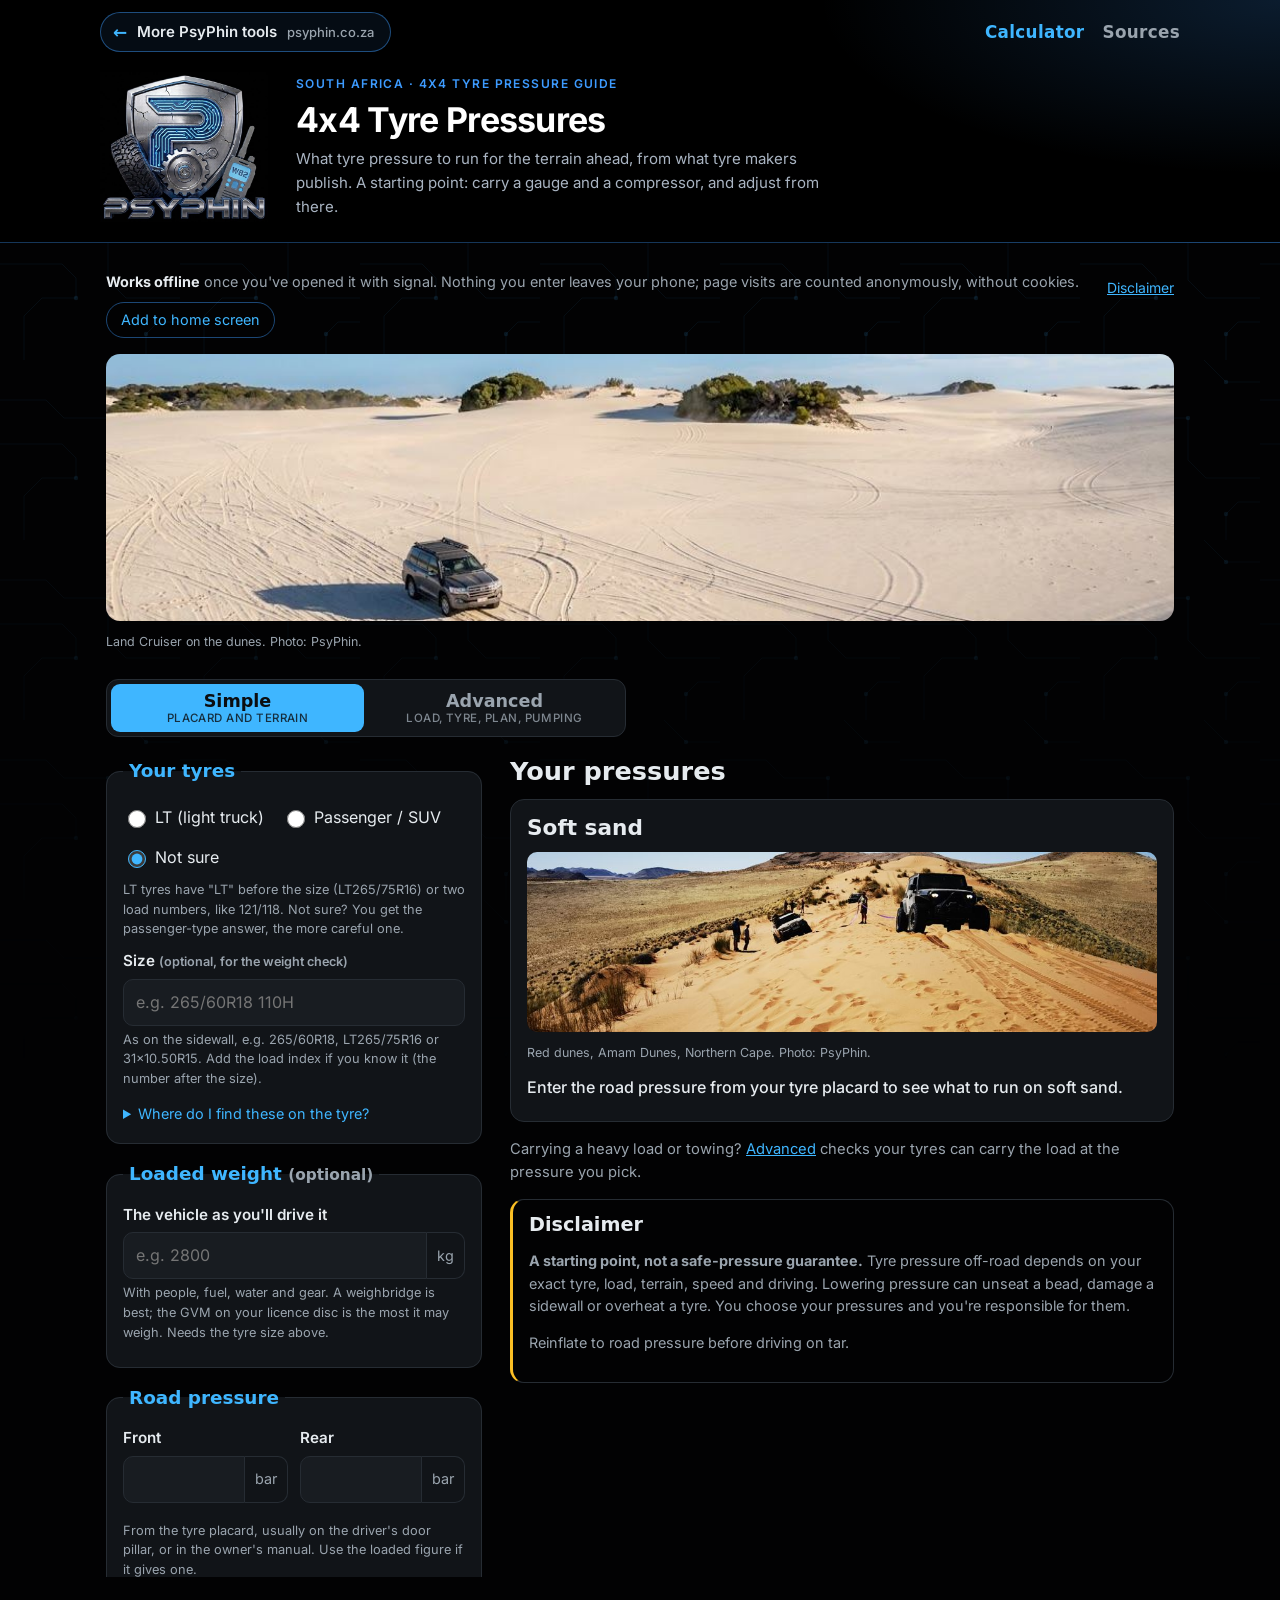
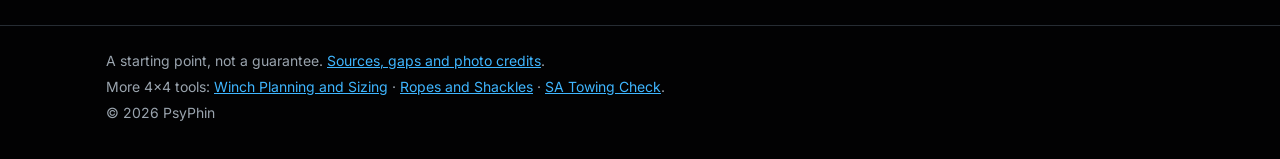
==== commit 5eb8c5a8: "Finished: remove the amber construction banner Co-Authored-By: Claude Opus 5.5 <noreply@anthropic.co" ====
--- a/index.html
+++ b/index.html
@@ -5,7 +5,6 @@
   <meta name="viewport" content="width=device-width, initial-scale=1">
   <title>4x4 Tyre Pressures: Calculator for Road, Gravel and Sand | PsyPhin</title>
   <meta name="description" content="A starting range for 4x4 tyre pressures by load, tyre and terrain, from road to gravel and sand, from tyre-maker load tables. Every number is sourced.">
-  <meta name="robots" content="noindex">
   <meta name="theme-color" content="#020203">
   <link rel="canonical" href="https://tyres.psyphin.co.za/">
   <meta property="og:type" content="website">
@@ -48,10 +47,6 @@
 <body>
   <a class="skip-link" href="#main">Skip to content</a>
 
-  <div class="construction" role="alert">
-    <strong>Scenario testing.</strong> Being checked against real trips and loads. The numbers may still be wrong: don't rely on this page for real trips yet.
-  </div>
-
   <header class="brand-bar">
     <div class="brand-nav">
       <a class="back-link" href="https://psyphin.co.za/#tools"><span class="back-link-arrow" aria-hidden="true">&larr;</span> <span class="back-link-label"><span class="back-link-more">More </span>PsyPhin tools</span> <span class="back-link-domain">psyphin.co.za</span></a>
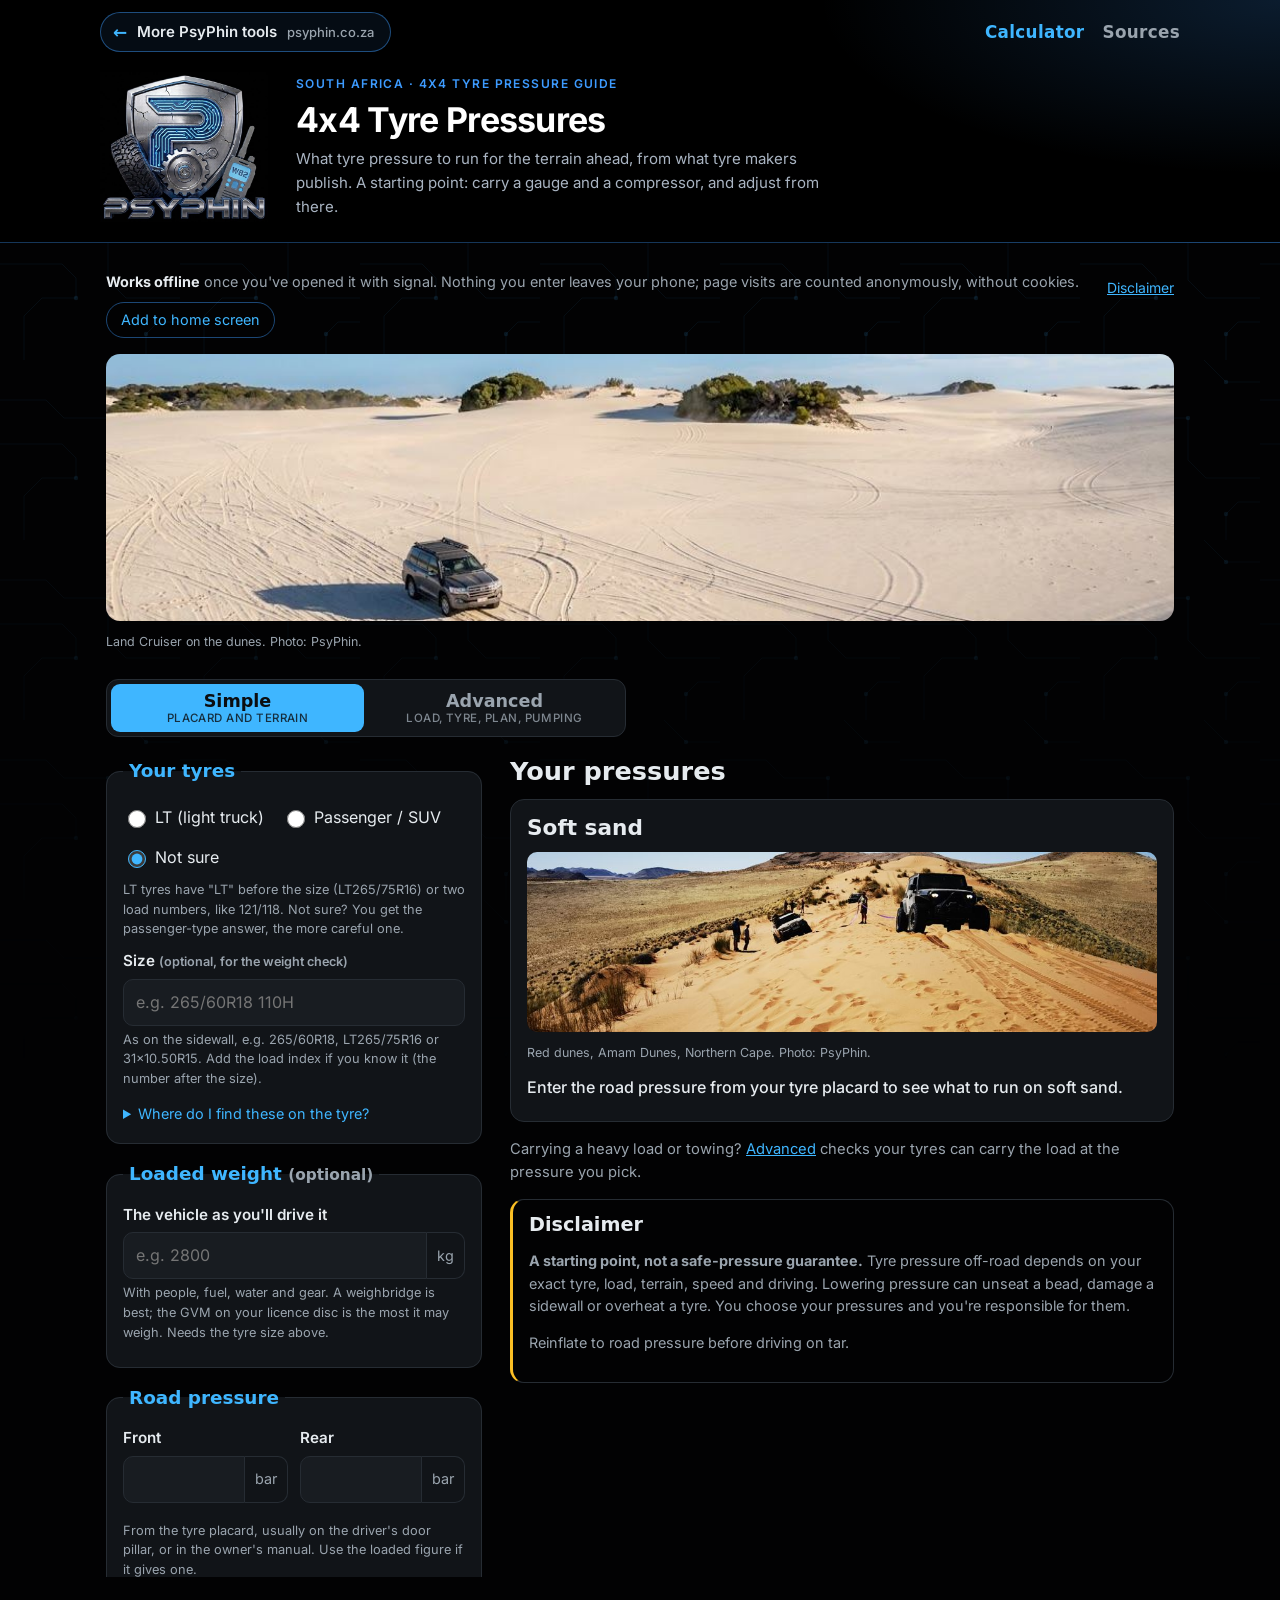
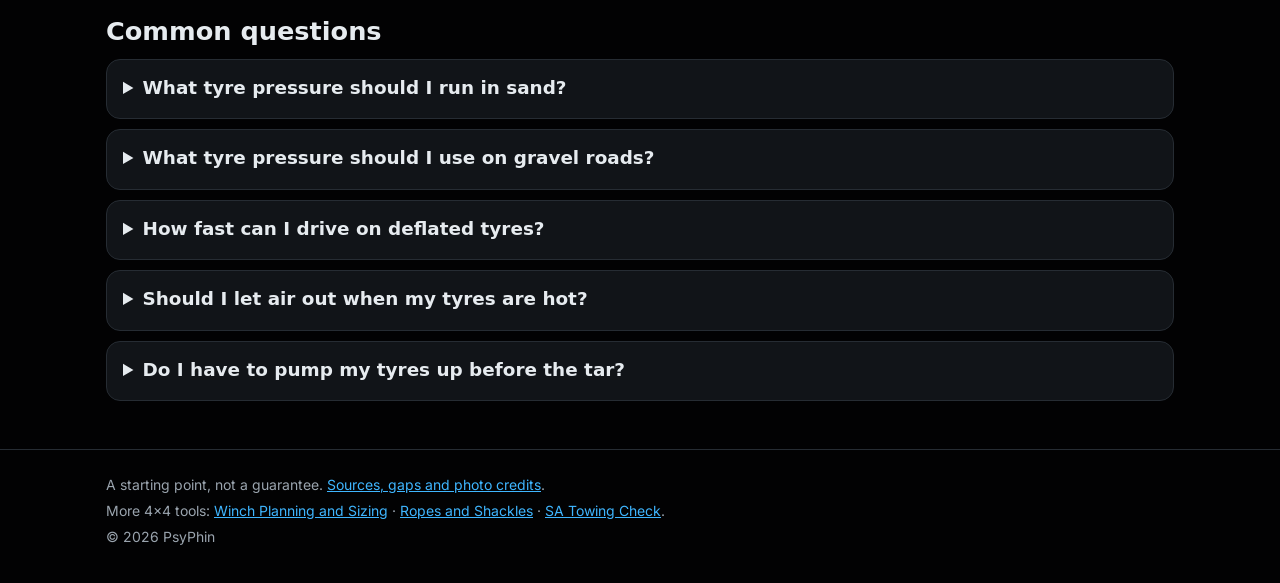
==== commit f62d9a38: "Search: common questions section in every mode Co-Authored-By: Claude Opus 5.5 <noreply@anthropic.co" ====
--- a/index.html
+++ b/index.html
@@ -282,6 +282,43 @@
         <p class="read-more" data-rules="calc-free-air calc-air-volume calc-altitude ford-off-road"></p>
       </section>
     </section>
+
+    <section class="explainers faq" aria-labelledby="faq-title">
+      <h2 id="faq-title">Common questions</h2>
+
+      <details class="explainer">
+        <summary>What tyre pressure should I run in sand?</summary>
+        <p>There's no single figure: it depends on your tyre, the load on it and the sand. BFGoodrich says to carry a gauge and let air out 0.5 bar at a time until the tyre floats (0.3 bar at a time on its South African site), and not to go below 1.5 bar (1.4 bar on the South African site). At that pressure, keep under 20 km/h (25 km/h at 1.4 bar).</p>
+        <p>The calculator above gives a starting range for your tyre and load.</p>
+        <p class="read-more" data-rules="bfg-sand bfg-africa-sand"></p>
+      </details>
+
+      <details class="explainer">
+        <summary>What tyre pressure should I use on gravel roads?</summary>
+        <p>A common starting point from Toyo: going from tar to dirt, drop the pressure by 20% and your speed by 20%. From 2.5 bar that's about 2.0 bar, and from 100 km/h no more than 80 km/h.</p>
+        <p>Corrugations heat tyres up quickly, so slow down on them.</p>
+        <p class="read-more" data-rules="toyo-20-percent cooper-corrugations"></p>
+      </details>
+
+      <details class="explainer">
+        <summary>How fast can I drive on deflated tyres?</summary>
+        <p>Slowly. BFGoodrich: below 1.5 bar, 20 km/h or less. Load, speed and pressure go together: if you lower the pressure and keep the load, you have to slow down, or the tyre flexes more, overheats and can fail later.</p>
+        <p class="read-more" data-rules="bfg-below-1-5 bfg-speed-load"></p>
+      </details>
+
+      <details class="explainer">
+        <summary>Should I let air out when my tyres are hot?</summary>
+        <p>No. Driving warms the air inside, and a reading 20% or more above the cold figure is normal. Never let air out of warm tyres to get back to the cold number.</p>
+        <p>Set and check pressures cold, before driving: first thing in the morning is easiest.</p>
+        <p class="read-more" data-rules="etrto-hot-pressure toyo-cold"></p>
+      </details>
+
+      <details class="explainer">
+        <summary>Do I have to pump my tyres up before the tar?</summary>
+        <p>Yes. Lower pressures are for off-road; when you're back on a paved road, the pressure must go back to the vehicle maker's road figure. Not doing so seriously affects handling and could cause tyre failure, so carry a compressor.</p>
+        <p class="read-more" data-rules="etrto-off-road bfg-reinflate ford-off-road"></p>
+      </details>
+    </section>
   </main>
 
   <footer class="site-footer">
--- a/css/style.css
+++ b/css/style.css
@@ -796,6 +796,14 @@
   border-radius: var(--radius);
   padding: 0 16px 12px;
   margin-bottom: 10px;
+}
+
+details.explainer > summary {
+  cursor: pointer;
+  padding: 14px 0 4px;
+  font-family: var(--font-display);
+  font-weight: 700;
+  font-size: 1.15rem;
 }
 
 .explainer > h3 {
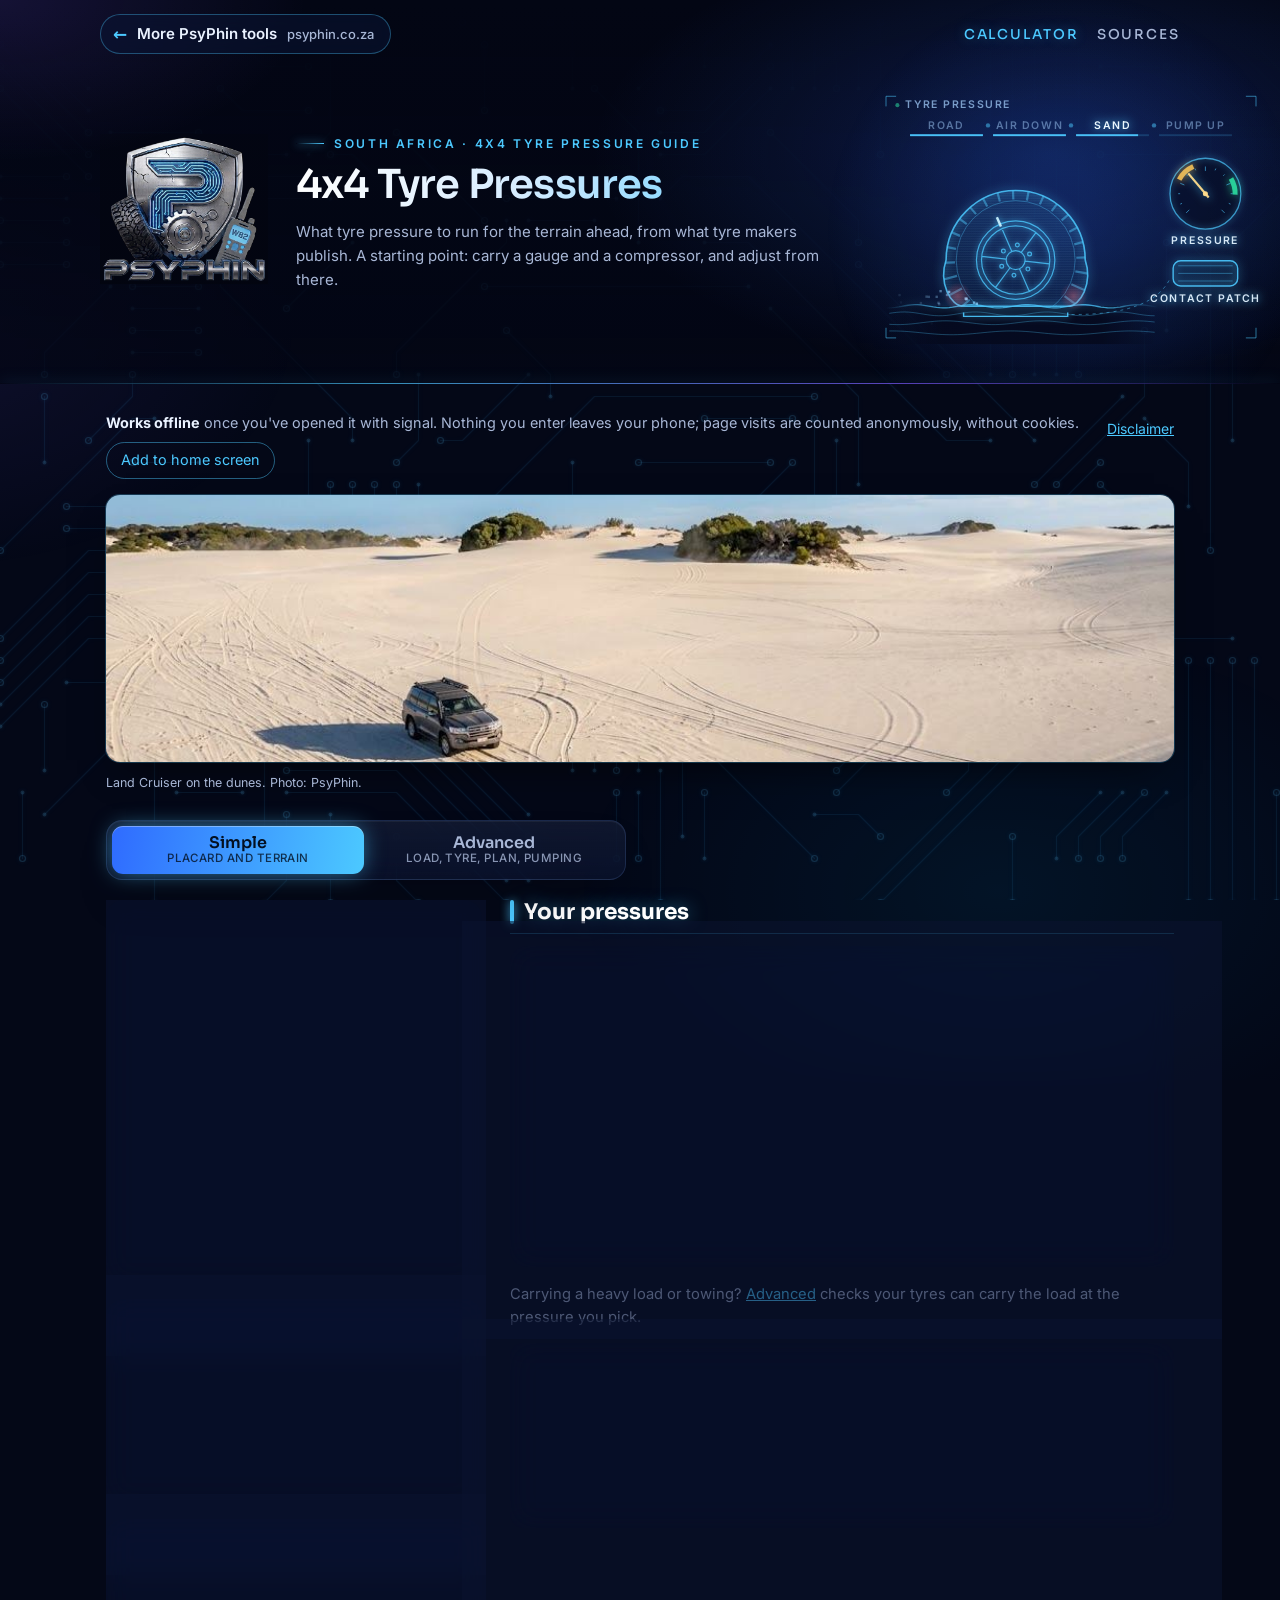
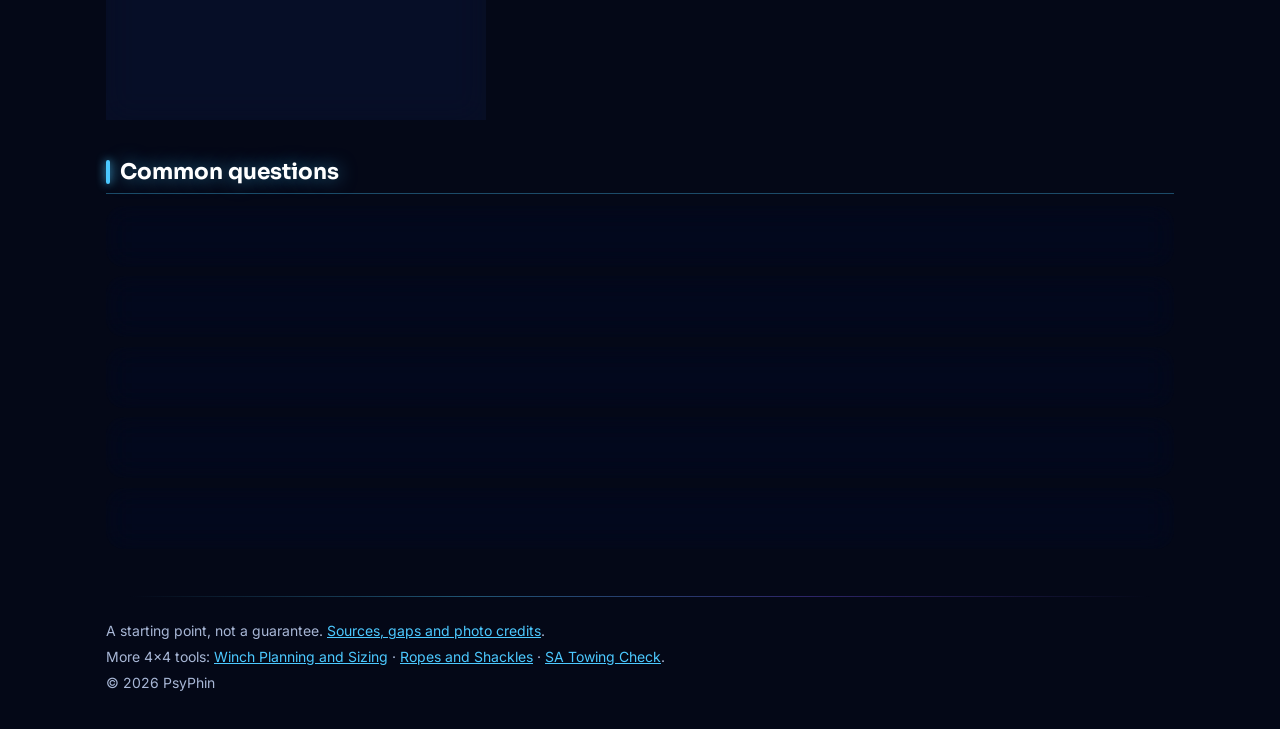
==== commit 12a3b421: "Deep space look: tyre hologram header, diagram build-ins, glass cards Restyles the calculator to mat" ====
--- a/index.html
+++ b/index.html
@@ -1,11 +1,11 @@
 <!doctype html>
-<html lang="en-ZA">
+<html lang="en-ZA" data-circuit="still">
 <head>
   <meta charset="utf-8">
   <meta name="viewport" content="width=device-width, initial-scale=1">
   <title>4x4 Tyre Pressures: Calculator for Road, Gravel and Sand | PsyPhin</title>
   <meta name="description" content="A starting range for 4x4 tyre pressures by load, tyre and terrain, from road to gravel and sand, from tyre-maker load tables. Every number is sourced.">
-  <meta name="theme-color" content="#020203">
+  <meta name="theme-color" content="#040817">
   <link rel="canonical" href="https://tyres.psyphin.co.za/">
   <meta property="og:type" content="website">
   <meta property="og:url" content="https://tyres.psyphin.co.za/">
@@ -42,12 +42,16 @@
   <link rel="icon" href="favicon-192x192.png" type="image/png" sizes="192x192">
   <link rel="apple-touch-icon" href="apple-touch-icon.png" sizes="180x180">
   <link rel="preload" href="fonts/inter-latin-var.woff2" as="font" type="font/woff2" crossorigin>
+  <link rel="preconnect" href="https://fonts.googleapis.com">
+  <link rel="preconnect" href="https://fonts.gstatic.com" crossorigin>
+  <link href="https://fonts.googleapis.com/css2?family=Sora:wght@500;600;700&display=swap" rel="stylesheet">
   <link rel="stylesheet" href="css/style.css">
 </head>
 <body>
   <a class="skip-link" href="#main">Skip to content</a>
 
-  <header class="brand-bar">
+  <header class="brand-bar brand-bar--hero">
+    <canvas class="hero-fx" aria-hidden="true"></canvas>
     <div class="brand-nav">
       <a class="back-link" href="https://psyphin.co.za/#tools"><span class="back-link-arrow" aria-hidden="true">&larr;</span> <span class="back-link-label"><span class="back-link-more">More </span>PsyPhin tools</span> <span class="back-link-domain">psyphin.co.za</span></a>
       <nav class="nav" aria-label="Site">
@@ -337,6 +341,8 @@
   <script src="js/diagrams.js"></script>
   <script src="js/app.js"></script>
   <script src="js/install.js"></script>
+  <script src="js/circuit.js"></script>
+  <script src="js/fx.js"></script>
   <script>
     if ("serviceWorker" in navigator && location.protocol === "https:") {
       navigator.serviceWorker.register("sw.js").catch(function () {});
--- a/css/style.css
+++ b/css/style.css
@@ -6,42 +6,32 @@
   font-display: swap;
   src: url("../fonts/inter-latin-var.woff2") format("woff2");
 }
-@font-face {
-  font-family: "Rajdhani";
-  font-style: normal;
-  font-weight: 600;
-  font-display: swap;
-  src: url("../fonts/rajdhani-600-latin.woff2") format("woff2");
-}
-@font-face {
-  font-family: "Rajdhani";
-  font-style: normal;
-  font-weight: 700;
-  font-display: swap;
-  src: url("../fonts/rajdhani-700-latin.woff2") format("woff2");
-}
 
 :root {
-  --bg: #020203;
-  --surface: #111418;
-  --surface-2: #181c21;
-  --border: #262c33;
-  --text: #e6ebef;
-  --text-muted: #9aa4ae;
-  --accent: #3fb6ff;
-  --accent-strong: #1e8fff;
-
-  --pass: #4ade80;
-  --warn: #fbbf24;
-  --fail: #f87171;
-  --info: #3fb6ff;
-  --nodata: #7b8590;
-
-  --law: #3fb6ff;
+  --bg: #040817;
+  --surface: #0b1330;
+  --surface-2: #101a3c;
+  --glass: rgba(11, 19, 48, 0.58);
+  --glass-2: rgba(16, 26, 60, 0.6);
+  --border: rgba(120, 170, 255, 0.16);
+  --text: #eaf2ff;
+  --text-muted: #a8b7d6;
+  --accent: #4cc9ff;
+  --accent-strong: #2f6bff;
+  --accent-glow: rgba(76, 201, 255, 0.35);
+  --violet: #7c5cff;
+
+  --pass: #2ee6a6;
+  --warn: #ffc857;
+  --fail: #ff5d73;
+  --info: #4cc9ff;
+  --nodata: #7487ad;
+
+  --law: #4cc9ff;
   --standard: #2dd4bf;
   --maker: #c084fc;
   --engineering: #fb923c;
-  --calc: #9aa4ae;
+  --calc: #a8b7d6;
 
   --construction: #fbbf24;
   --construction-ink: #1a1405;
@@ -49,7 +39,7 @@
   --radius: 14px;
   --max-width: 1100px;
   --font-body: "Inter", system-ui, -apple-system, "Segoe UI", Roboto, sans-serif;
-  --font-display: "Rajdhani", "Segoe UI", system-ui, sans-serif;
+  --font-display: "Sora", "Inter", system-ui, sans-serif;
 }
 
 *,
@@ -70,22 +60,56 @@
   font-size: 1rem;
   line-height: 1.55;
   -webkit-font-smoothing: antialiased;
-}
-
-/* Faint circuit-trace pattern behind the top of the page, the same as
-   psyphin.co.za's (css/style.css there); it fades out downwards. */
+  overflow-x: hidden;
+}
+
+/* Fixed layers behind the whole page, the same on every PsyPhin site (change them
+   together): a glowing circuit board and slow-drifting pools of blue and violet
+   light. js/circuit.js (identical on every site) draws the circuit on two canvases
+   (.circuit-fx) and adds .fx-circuit to <html>, which hides the static fallback
+   tile in body::before. Here (owner's request, 2026-10-19) both are dimmer than
+   on the other sites and still: the pages set <html data-circuit="still">, so
+   circuit.js draws the board once with no pulses, and the light doesn't drift,
+   so nothing moves behind the text. */
+body::before,
+body::after {
+  content: "";
+  position: fixed;
+  inset: 0;
+  z-index: -1;
+  pointer-events: none;
+}
+
 body::before {
-  content: "";
-  position: absolute;
+  opacity: 0.5;
+  background-image: url("data:image/svg+xml,%3Csvg xmlns='http://www.w3.org/2000/svg' width='180' height='180' fill='none'%3E%3Cfilter id='g' filterUnits='userSpaceOnUse' x='-20' y='-20' width='220' height='220'%3E%3CfeGaussianBlur stdDeviation='1.8' result='b'/%3E%3CfeMerge%3E%3CfeMergeNode in='b'/%3E%3CfeMergeNode in='SourceGraphic'/%3E%3C/feMerge%3E%3C/filter%3E%3Cg filter='url(%23g)'%3E%3Cg stroke='%233fb6ff' stroke-opacity='0.18' stroke-width='1.1'%3E%3Cpath d='M0 40h46l18 18h44M108 58v42l18 18h54M24 180v-44l18-18h34M180 22h-34L124 0M76 118v-20l-14-14H0M146 180v-26l12-12h22'/%3E%3C/g%3E%3Cg stroke='%235cc8ff' stroke-opacity='0.38'%3E%3Ccircle cx='108' cy='58' r='2.6'/%3E%3Ccircle cx='76' cy='118' r='2.6'/%3E%3Ccircle cx='146' cy='22' r='2.6'/%3E%3Ccircle cx='146' cy='154' r='2.6'/%3E%3C/g%3E%3C/g%3E%3C/svg%3E");
+}
+
+.fx-circuit body::before {
+  display: none;
+}
+
+body::after {
+  z-index: -2;
+  inset: -20%;
+  background:
+    radial-gradient(38% 32% at 82% 8%, rgba(47, 107, 255, 0.18), transparent 70%),
+    radial-gradient(30% 28% at 10% 40%, rgba(124, 92, 255, 0.1), transparent 70%),
+    radial-gradient(34% 30% at 70% 85%, rgba(0, 180, 255, 0.07), transparent 70%);
+}
+
+.circuit-fx {
+  position: fixed;
   top: 0;
   left: 0;
-  right: 0;
-  height: 1100px;
   z-index: -1;
   pointer-events: none;
-  background-image: url("data:image/svg+xml,%3Csvg xmlns='http://www.w3.org/2000/svg' width='180' height='180' fill='none'%3E%3Cg stroke='%233fb6ff' stroke-opacity='0.09' stroke-width='1'%3E%3Cpath d='M0 40h46l18 18h44M108 58v42l18 18h54M24 180v-44l18-18h34M180 22h-34L124 0M76 118v-20l-14-14H0M146 180v-26l12-12h22'/%3E%3C/g%3E%3Cg fill='%233fb6ff' fill-opacity='0.16'%3E%3Ccircle cx='108' cy='58' r='2.2'/%3E%3Ccircle cx='76' cy='118' r='2.2'/%3E%3Ccircle cx='146' cy='22' r='2.2'/%3E%3Ccircle cx='146' cy='154' r='2.2'/%3E%3C/g%3E%3C/svg%3E");
-  -webkit-mask-image: linear-gradient(to bottom, #000 0%, rgba(0, 0, 0, 0.6) 45%, transparent 100%);
-  mask-image: linear-gradient(to bottom, #000 0%, rgba(0, 0, 0, 0.6) 45%, transparent 100%);
+  opacity: 0.5;
+}
+
+::selection {
+  background: rgba(76, 201, 255, 0.35);
+  color: #fff;
 }
 
 a {
@@ -151,7 +175,7 @@
 /* ------------------------------------------------------------ header / footer */
 .site-header {
   border-bottom: 1px solid var(--border);
-  background: rgba(2, 2, 3, 0.92);
+  background: rgba(4, 8, 23, 0.92);
   position: sticky;
   top: 0;
   z-index: 5;
@@ -174,9 +198,11 @@
   flex-wrap: wrap;
   gap: 4px 10px;
   padding: 8px 16px 8px 12px;
-  border: 1px solid rgba(61, 155, 255, 0.45);
+  border: 1px solid rgba(76, 201, 255, 0.35);
   border-radius: 999px;
-  background: rgba(61, 155, 255, 0.08);
+  background: rgba(10, 20, 52, 0.55);
+  -webkit-backdrop-filter: blur(10px);
+  backdrop-filter: blur(10px);
   color: var(--text);
   font-size: 15px;
   font-weight: 600;
@@ -198,9 +224,9 @@
 }
 
 .back-link:hover {
-  background: rgba(61, 155, 255, 0.16);
+  background: rgba(76, 201, 255, 0.14);
   border-color: var(--accent);
-  box-shadow: 0 0 18px rgba(61, 155, 255, 0.25);
+  box-shadow: 0 0 22px rgba(76, 201, 255, 0.3);
 }
 
 .back-link:hover .back-link-arrow {
@@ -557,7 +583,7 @@
   font-size: 0.9rem;
   color: var(--accent);
   background: transparent;
-  border: 1px solid rgba(61, 155, 255, 0.45);
+  border: 1px solid rgba(76, 201, 255, 0.45);
   border-radius: 999px;
   padding: 6px 14px;
   min-height: 36px;
@@ -566,7 +592,7 @@
 }
 
 .small-button:hover {
-  background: rgba(61, 155, 255, 0.12);
+  background: rgba(76, 201, 255, 0.12);
 }
 
 .inline-help summary {
@@ -867,25 +893,25 @@
 .d-mark--floor { stroke: var(--warn); }
 .d-plan { fill: var(--accent); }
 .d-bracket { fill: none; stroke: var(--accent); stroke-width: 2; }
-.z-road { fill: rgba(74, 222, 128, 0.35); }
-.z-loadok { fill: rgba(63, 182, 255, 0.3); }
-.z-belowload { fill: rgba(248, 113, 113, 0.4); }
-.z-nodata { fill: rgba(123, 133, 144, 0.35); }
+.z-road { fill: rgba(46, 230, 166, 0.35); }
+.z-loadok { fill: rgba(76, 201, 255, 0.3); }
+.z-belowload { fill: rgba(255, 93, 115, 0.4); }
+.z-nodata { fill: rgba(116, 135, 173, 0.35); }
 
 .d-patch { fill: var(--surface-2); stroke: var(--accent); stroke-width: 2; }
 .d-tread { stroke: var(--border); stroke-width: 3; }
 
-.d-tyre { fill: #2a2f36; stroke: var(--text-muted); stroke-width: 2; }
+.d-tyre { fill: #16224a; stroke: var(--text-muted); stroke-width: 2; }
 .d-ghost { fill: none; stroke: var(--text-muted); stroke-width: 1; stroke-dasharray: 4 4; }
 .d-rim { fill: var(--surface-2); stroke: var(--text-muted); stroke-width: 2; }
 .d-hub { fill: var(--text-muted); }
-.d-heat { fill: rgba(248, 113, 113, 0.55); }
+.d-heat { fill: rgba(255, 93, 115, 0.55); }
 .d-ground { stroke: var(--text-muted); stroke-width: 2; }
 .d-dim { stroke: var(--accent); stroke-width: 1.5; stroke-dasharray: 3 3; }
 
 .d-rimline { fill: none; stroke: var(--text-muted); stroke-width: 6; stroke-linejoin: round; }
 .d-bead { fill: var(--accent); }
-.d-sidewall { fill: none; stroke: #4b5563; stroke-width: 10; stroke-linecap: round; }
+.d-sidewall { fill: none; stroke: #3a4a78; stroke-width: 10; stroke-linecap: round; }
 .d-arrow { stroke: var(--warn); stroke-width: 3; }
 .d-arrowhead { fill: var(--warn); }
 
@@ -898,7 +924,7 @@
 .d-bar-pressure { fill: var(--accent); }
 .d-bar-speed { fill: var(--engineering); }
 
-.d-sidewall-arc { fill: none; stroke: #2a2f36; stroke-width: 70; }
+.d-sidewall-arc { fill: none; stroke: #16224a; stroke-width: 70; }
 .d-mark-text { fill: var(--text); font: 700 22px var(--font-display); letter-spacing: 0.02em; }
 .d-leader { stroke: var(--text-muted); stroke-width: 1; }
 
@@ -1015,10 +1041,10 @@
   border-radius: 2px;
 }
 
-.swatch.z-road { background: rgba(74, 222, 128, 0.35); }
-.swatch.z-loadok { background: rgba(63, 182, 255, 0.3); }
-.swatch.z-belowload { background: rgba(248, 113, 113, 0.4); }
-.swatch.z-nodata { background: rgba(123, 133, 144, 0.35); }
+.swatch.z-road { background: rgba(46, 230, 166, 0.35); }
+.swatch.z-loadok { background: rgba(76, 201, 255, 0.3); }
+.swatch.z-belowload { background: rgba(255, 93, 115, 0.4); }
+.swatch.z-nodata { background: rgba(116, 135, 173, 0.35); }
 .swatch--plan { width: 0; height: 0; border-radius: 0; border-top: 6px solid transparent; border-bottom: 6px solid transparent; border-left: 10px solid var(--accent); }
 .swatch--range { width: 6px; border: 2px solid var(--accent); border-left: 0; border-radius: 0; }
 .swatch--field { height: 0; width: 18px; border-top: 3px dashed var(--warn); border-radius: 0; }
@@ -1082,7 +1108,7 @@
 }
 
 .mode-button[aria-pressed="true"] {
-  color: #0b0d10;
+  color: #031022;
   background: var(--accent);
 }
 
@@ -1259,10 +1285,10 @@
 }
 
 .g-zone { fill: none; stroke-width: 16; }
-.gz-road { stroke: rgba(74, 222, 128, 0.55); }
-.gz-loadok { stroke: rgba(63, 182, 255, 0.5); }
-.gz-belowload { stroke: rgba(248, 113, 113, 0.6); }
-.gz-nodata { stroke: rgba(123, 133, 144, 0.45); }
+.gz-road { stroke: rgba(46, 230, 166, 0.55); }
+.gz-loadok { stroke: rgba(76, 201, 255, 0.5); }
+.gz-belowload { stroke: rgba(255, 93, 115, 0.6); }
+.gz-nodata { stroke: rgba(116, 135, 173, 0.45); }
 .g-tick { stroke: var(--text-muted); stroke-width: 1.5; }
 .g-range { fill: none; stroke: var(--accent); stroke-width: 3; stroke-linecap: round; }
 .g-field { fill: none; stroke: var(--warn); stroke-width: 3; stroke-dasharray: 5 4; }
@@ -1344,9 +1370,9 @@
 .ic-dash { stroke: var(--warn); }
 
 .pt-pump { fill: var(--accent); }
-.pt-rest { fill: rgba(123, 133, 144, 0.5); }
+.pt-rest { fill: rgba(116, 135, 173, 0.5); }
 .pt-move { fill: var(--warn); }
-.pt-label { fill: #04111f; font: 700 12px var(--font-body); }
+.pt-label { fill: #031022; font: 700 12px var(--font-body); }
 
 /* ------------------------------------------------------------ explainer animations */
 .d-bead--ghost { fill: none; stroke: var(--accent); stroke-dasharray: 3 3; }
@@ -1414,23 +1440,52 @@
 
 
 /* ------------------------------------------------------------ header
-   The same header as fuel.psyphin.co.za (.brand-bar in its style.css):
-   black band with a blue glow, the PsyPhin logo, a blue eyebrow, the title
-   and a one-line description. Keep the three in step. */
+   The same header as fuel.psyphin.co.za (.brand-bar in its style.css): navy
+   band with blue/violet glow and a glowing bottom edge, the PsyPhin logo, a cyan
+   eyebrow, the title and a one-line description. Here js/fx.js draws the tyre
+   hologram on canvas.hero-fx behind it. Keep the sites in step. */
 .brand-bar {
   position: relative;
+  overflow: hidden;
+  isolation: isolate;
   background:
-    radial-gradient(ellipse 60% 120% at 100% 0%, rgba(61, 155, 255, 0.18), transparent 60%),
-    #000000;
+    radial-gradient(ellipse 55% 90% at 82% 40%, rgba(47, 107, 255, 0.22), transparent 65%),
+    radial-gradient(ellipse 40% 70% at 0% 0%, rgba(124, 92, 255, 0.14), transparent 60%),
+    linear-gradient(180deg, #030614, rgba(3, 6, 20, 0.72));
   color: #ffffff;
-  border-bottom: 1px solid rgba(61, 155, 255, 0.35);
   padding-top: env(safe-area-inset-top, 0px);
+}
+
+/* Glowing line along the bottom edge, with a spark running along it. */
+.brand-bar::after {
+  content: "";
+  position: absolute;
+  left: 0;
+  right: 0;
+  bottom: 0;
+  height: 1px;
+  background:
+    linear-gradient(90deg, transparent 0 40%, rgba(255, 255, 255, 0.95) 50%, transparent 60% 100%) no-repeat,
+    linear-gradient(90deg, transparent, rgba(76, 201, 255, 0.7) 30%, rgba(124, 92, 255, 0.7) 70%, transparent);
+  background-size: 30% 100%, 100% 100%;
+  background-position: -40% 0, 0 0;
+  box-shadow: 0 0 14px rgba(76, 201, 255, 0.55);
+}
+
+.hero-fx {
+  position: absolute;
+  inset: 0;
+  z-index: -1;
+  width: 100%;
+  height: 100%;
+  display: block;
+  pointer-events: none;
 }
 
 .brand-nav {
   max-width: 1120px;
   margin: 0 auto;
-  padding: 12px 20px 0;
+  padding: 14px 20px 0;
   display: flex;
   align-items: center;
   justify-content: space-between;
@@ -1448,6 +1503,17 @@
   gap: 20px 28px;
 }
 
+/* A taller header with room on the right for the tyre hologram. */
+.brand-bar--hero .brand-inner {
+  min-height: 330px;
+  padding-top: 28px;
+  padding-bottom: 48px;
+}
+
+.brand-bar--hero .brand-text {
+  flex: 0 1 560px;
+}
+
 .brand-logo-link {
   flex-shrink: 0;
   display: block;
@@ -1455,14 +1521,16 @@
 }
 
 .brand-logo-link:focus-visible {
-  outline: 2px solid #3d9bff;
+  outline: 2px solid var(--accent);
   outline-offset: 3px;
 }
 
+/* The logo sits on black; "lighten" drops the black so it floats on the navy. */
 .brand-logo {
   width: 168px;
   height: auto;
   display: block;
+  mix-blend-mode: lighten;
 }
 
 .brand-text {
@@ -1470,30 +1538,56 @@
   min-width: 0;
 }
 
+.brand-text > * {
+  animation: rise 0.9s cubic-bezier(0.2, 0.8, 0.2, 1) both;
+}
+
+.brand-text > :nth-child(2) { animation-delay: 0.08s; }
+.brand-text > :nth-child(3) { animation-delay: 0.16s; }
+
+@keyframes rise {
+  from { opacity: 0; transform: translateY(14px); }
+}
+
 .brand-eyebrow {
-  margin: 0 0 6px;
+  display: inline-flex;
+  align-items: center;
+  gap: 10px;
+  margin: 0 0 10px;
   font-family: var(--font-body);
   font-size: 12px;
   font-weight: 600;
-  letter-spacing: 0.12em;
+  letter-spacing: 0.22em;
   text-transform: uppercase;
-  color: #3d9bff;
+  color: var(--accent);
+}
+
+.brand-eyebrow::before {
+  content: "";
+  width: 28px;
+  height: 1px;
+  background: linear-gradient(90deg, transparent, var(--accent));
+  box-shadow: 0 0 8px var(--accent);
 }
 
 .brand-bar h1,
 .brand-title {
-  margin: 0 0 8px;
-  font-family: var(--font-body);
-  font-size: clamp(24px, 3.2vw, 34px);
-  line-height: 1.15;
-  font-weight: 700;
+  margin: 0 0 12px;
+  font-family: var(--font-display);
+  font-size: clamp(26px, 3.6vw, 40px);
+  line-height: 1.12;
+  font-weight: 600;
   letter-spacing: -0.02em;
   color: #ffffff;
+  background: linear-gradient(100deg, #ffffff 0%, #d6ecff 40%, #7fd6ff 75%, #8f7bff 100%);
+  -webkit-background-clip: text;
+  background-clip: text;
+  -webkit-text-fill-color: transparent;
 }
 
 .brand-bar .subtitle {
   margin: 0;
-  color: #a9b4c2;
+  color: var(--text-muted);
   max-width: 62ch;
   font-size: 15px;
   line-height: 1.6;
@@ -1509,6 +1603,12 @@
     gap: 14px 18px;
   }
 
+  .brand-bar--hero .brand-inner {
+    min-height: 0;
+    padding-top: 16px;
+    padding-bottom: 28px;
+  }
+
   .brand-logo {
     width: 112px;
   }
@@ -1524,7 +1624,328 @@
 
 @media print {
   .brand-bar,
-  body::before {
+  body::before,
+  body::after,
+  .circuit-fx {
     display: none;
   }
 }
+
+
+/* ------------------------------------------------------------ deep space finish
+   Screen only, so print keeps its plain layout. The same finish as the towing
+   checker and the winching page: glass fieldsets, cards and explainers with HUD
+   corner brackets, glowing headings, the mode switch and chosen terrain lit up,
+   and focus glow. The background is still (<html data-circuit="still">); the
+   header hologram (js/fx.js) is the only thing that runs on its own, apart
+   from the animations inside the explainers' diagrams. Diagrams also play a
+   short build-in the first time they scroll into view (js/fx.js adds .is-in).
+   Everything stops under prefers-reduced-motion (end of file). */
+@media screen {
+  /* -------- glass */
+  .inputs fieldset,
+  .card,
+  .explainer,
+  .modes,
+  .disclaimer {
+    background: linear-gradient(180deg, rgba(255, 255, 255, 0.035), rgba(255, 255, 255, 0.008)), var(--glass);
+    -webkit-backdrop-filter: blur(14px) saturate(140%);
+    backdrop-filter: blur(14px) saturate(140%);
+    box-shadow: 0 24px 48px -24px rgba(0, 0, 0, 0.7), inset 0 1px 0 rgba(255, 255, 255, 0.05);
+  }
+
+  .terrain,
+  .answer-axle {
+    background-color: var(--glass-2);
+  }
+
+  .inputs fieldset,
+  .card,
+  .explainer {
+    position: relative;
+    border-radius: 18px;
+  }
+
+  /* -------- HUD corner brackets */
+  .inputs fieldset::after,
+  .card::after {
+    content: "";
+    position: absolute;
+    inset: -1px;
+    border-radius: inherit;
+    pointer-events: none;
+    --c: rgba(76, 201, 255, 0.75);
+    background:
+      linear-gradient(var(--c), var(--c)) top left / 14px 1px,
+      linear-gradient(var(--c), var(--c)) top left / 1px 14px,
+      linear-gradient(var(--c), var(--c)) top right / 14px 1px,
+      linear-gradient(var(--c), var(--c)) top right / 1px 14px,
+      linear-gradient(var(--c), var(--c)) bottom left / 14px 1px,
+      linear-gradient(var(--c), var(--c)) bottom left / 1px 14px,
+      linear-gradient(var(--c), var(--c)) bottom right / 14px 1px,
+      linear-gradient(var(--c), var(--c)) bottom right / 1px 14px;
+    background-repeat: no-repeat;
+    filter: drop-shadow(0 0 4px rgba(76, 201, 255, 0.8));
+    opacity: 0.7;
+    transition: opacity 0.3s;
+  }
+
+  .inputs fieldset:hover::after,
+  .inputs fieldset:focus-within::after,
+  .card:hover::after {
+    opacity: 1;
+  }
+
+  .inputs fieldset:focus-within {
+    border-color: rgba(76, 201, 255, 0.35);
+  }
+
+  /* the form's own scroll column: a thin blue scrollbar instead of the light one */
+  .inputs {
+    scrollbar-width: thin;
+    scrollbar-color: rgba(76, 201, 255, 0.35) transparent;
+  }
+
+  /* -------- headings */
+  .inputs legend {
+    font-size: 1rem;
+    font-weight: 600;
+    letter-spacing: 0.02em;
+    text-shadow: 0 0 14px var(--accent-glow);
+  }
+
+  .results > h2,
+  .explainers > h2,
+  .faq > h2 {
+    display: flex;
+    align-items: center;
+    gap: 10px;
+    font-size: 1.35rem;
+    font-weight: 700;
+    color: #fff;
+    padding-bottom: 8px;
+    border-bottom: 1px solid rgba(76, 201, 255, 0.35);
+    text-shadow: 0 0 18px rgba(76, 201, 255, 0.55);
+  }
+
+  .results > h2::before,
+  .explainers > h2::before,
+  .faq > h2::before {
+    content: "";
+    flex: none;
+    width: 4px;
+    height: 1.1em;
+    border-radius: 2px;
+    background: var(--accent);
+    box-shadow: 0 0 10px var(--accent);
+  }
+
+  .card > h3 {
+    font-size: 1.2rem;
+    font-weight: 600;
+    text-shadow: 0 0 16px rgba(76, 201, 255, 0.4);
+  }
+
+  .answer-value {
+    font-size: 1.7rem;
+    font-weight: 600;
+    text-shadow: 0 0 20px rgba(76, 201, 255, 0.55);
+  }
+
+  .explainer > summary {
+    transition: color 0.2s, text-shadow 0.2s;
+  }
+
+  .explainer > summary:hover {
+    text-shadow: 0 0 12px var(--accent-glow);
+  }
+
+  .explainer[open] > :not(summary) {
+    animation: open-down 0.35s ease;
+  }
+
+  @keyframes open-down {
+    from { opacity: 0; transform: translateY(-4px); }
+  }
+
+  .nav a {
+    font-size: 0.85rem;
+    font-weight: 500;
+    letter-spacing: 0.14em;
+    text-transform: uppercase;
+    transition: color 0.2s, text-shadow 0.2s;
+  }
+
+  .nav a[aria-current="page"],
+  .nav a:hover {
+    text-shadow: 0 0 12px var(--accent-glow);
+  }
+
+  /* -------- photos: a lit edge */
+  .hero-photo img,
+  .card-photo,
+  .inline-photo img {
+    box-shadow: 0 0 0 1px rgba(76, 201, 255, 0.25), 0 18px 40px -20px rgba(0, 0, 0, 0.8);
+  }
+
+  /* -------- mode switch and terrain picks */
+  .modes {
+    border-radius: 16px;
+    padding: 5px;
+  }
+
+  .mode-button {
+    font-size: 1rem;
+    font-weight: 600;
+    border-radius: 11px;
+    transition: color 0.2s, background-color 0.2s, box-shadow 0.25s;
+  }
+
+  .mode-button:hover {
+    background: rgba(76, 201, 255, 0.08);
+  }
+
+  .mode-button[aria-pressed="true"] {
+    color: #031022;
+    background: linear-gradient(100deg, var(--accent-strong), var(--accent));
+    box-shadow: 0 0 22px -2px rgba(76, 201, 255, 0.6), inset 0 1px 0 rgba(255, 255, 255, 0.35);
+  }
+
+  .terrain {
+    transition: border-color 0.2s, box-shadow 0.25s, transform 0.2s;
+  }
+
+  .terrain:hover {
+    border-color: color-mix(in srgb, var(--accent) 60%, var(--border));
+    transform: translateY(-1px);
+  }
+
+  .terrain[aria-checked="true"] {
+    box-shadow: 0 0 22px -6px var(--accent);
+  }
+
+  /* -------- entries glow when they have focus */
+  input[type="number"],
+  input[type="text"],
+  select {
+    transition: border-color 0.2s, box-shadow 0.25s;
+  }
+
+  input[type="number"]:focus,
+  input[type="text"]:focus,
+  select:focus {
+    box-shadow: 0 0 0 3px rgba(76, 201, 255, 0.18), 0 0 22px -4px var(--accent);
+  }
+
+  /* -------- diagrams in light */
+  .d-patch,
+  .d-bar-pressure,
+  .g-range {
+    filter: drop-shadow(0 0 5px rgba(76, 201, 255, 0.55));
+  }
+
+  .d-bar-speed {
+    filter: drop-shadow(0 0 5px rgba(251, 146, 60, 0.5));
+  }
+
+  .d-heat {
+    animation: heat-pulse 2.2s ease-in-out infinite alternate;
+  }
+
+  @keyframes heat-pulse {
+    from { opacity: 0.35; }
+    to { opacity: 1; filter: drop-shadow(0 0 6px rgba(255, 93, 115, 0.9)); }
+  }
+
+  /* The first time a diagram is in view: the footprints grow one after the
+     other, the bars rise and the pumping timeline fills left to right. A
+     diagram redrawn in the same place later (new inputs) gets .fx-seen and
+     just shows. */
+  .fx-diagrams .diagram-svg:not(.is-in) .d-patch,
+  .fx-diagrams .diagram-svg:not(.is-in) .d-bar-pressure:not([y="10"]),
+  .fx-diagrams .diagram-svg:not(.is-in) .d-bar-speed:not([y="10"]),
+  .fx-diagrams .diagram-svg:not(.is-in) rect[y="30"] {
+    opacity: 0;
+  }
+
+  .d-patch,
+  .d-bar-pressure,
+  .d-bar-speed,
+  .pt-pump,
+  .pt-rest,
+  .pt-move {
+    transform-box: fill-box;
+  }
+
+  .fx-diagrams .is-in:not(.fx-seen) .d-patch {
+    transform-origin: 50% 50%;
+    animation: patch-grow 1.1s cubic-bezier(0.2, 0.8, 0.2, 1) both;
+    animation-delay: calc(var(--i, 0) * 0.35s);
+  }
+
+  @keyframes patch-grow {
+    from { transform: scaleY(0.55); opacity: 0.2; }
+  }
+
+  .fx-diagrams .is-in:not(.fx-seen) .d-bar-pressure:not([y="10"]),
+  .fx-diagrams .is-in:not(.fx-seen) .d-bar-speed:not([y="10"]) {
+    transform-origin: 50% 100%;
+    animation: bar-rise 0.9s cubic-bezier(0.2, 0.8, 0.2, 1) both;
+    animation-delay: calc(var(--i, 0) * 0.12s);
+  }
+
+  @keyframes bar-rise {
+    from { transform: scaleY(0); }
+  }
+
+  .fx-diagrams .is-in:not(.fx-seen) rect[y="30"] {
+    transform-origin: 0 50%;
+    animation: fill-right 0.45s ease-out both;
+    animation-delay: calc(var(--i, 0) * 0.12s);
+  }
+
+  @keyframes fill-right {
+    from { transform: scaleX(0); }
+  }
+
+  /* -------- fade-ins (explainers; the form scrolls in its own column, so it
+     doesn't fade) */
+  .fx-reveal .explainer {
+    opacity: 0;
+    transform: translateY(16px);
+    transition: opacity 0.7s ease, transform 0.7s cubic-bezier(0.2, 0.8, 0.2, 1), border-color 0.2s;
+  }
+
+  .fx-reveal .explainer.is-visible {
+    opacity: 1;
+    transform: none;
+  }
+
+  /* -------- footer */
+  .site-footer {
+    position: relative;
+    border-top: 0;
+  }
+
+  .site-footer::before {
+    content: "";
+    position: absolute;
+    top: 0;
+    left: 10%;
+    right: 10%;
+    height: 1px;
+    background: linear-gradient(90deg, transparent, rgba(76, 201, 255, 0.4), rgba(124, 92, 255, 0.35), transparent);
+  }
+}
+
+@media (prefers-reduced-motion: reduce) {
+  .brand-text > *,
+  .explainer[open] > :not(summary),
+  .d-heat,
+  .fx-diagrams .is-in .d-patch,
+  .fx-diagrams .is-in .d-bar-pressure,
+  .fx-diagrams .is-in .d-bar-speed,
+  .fx-diagrams .is-in rect[y="30"] {
+    animation: none !important;
+  }
+}
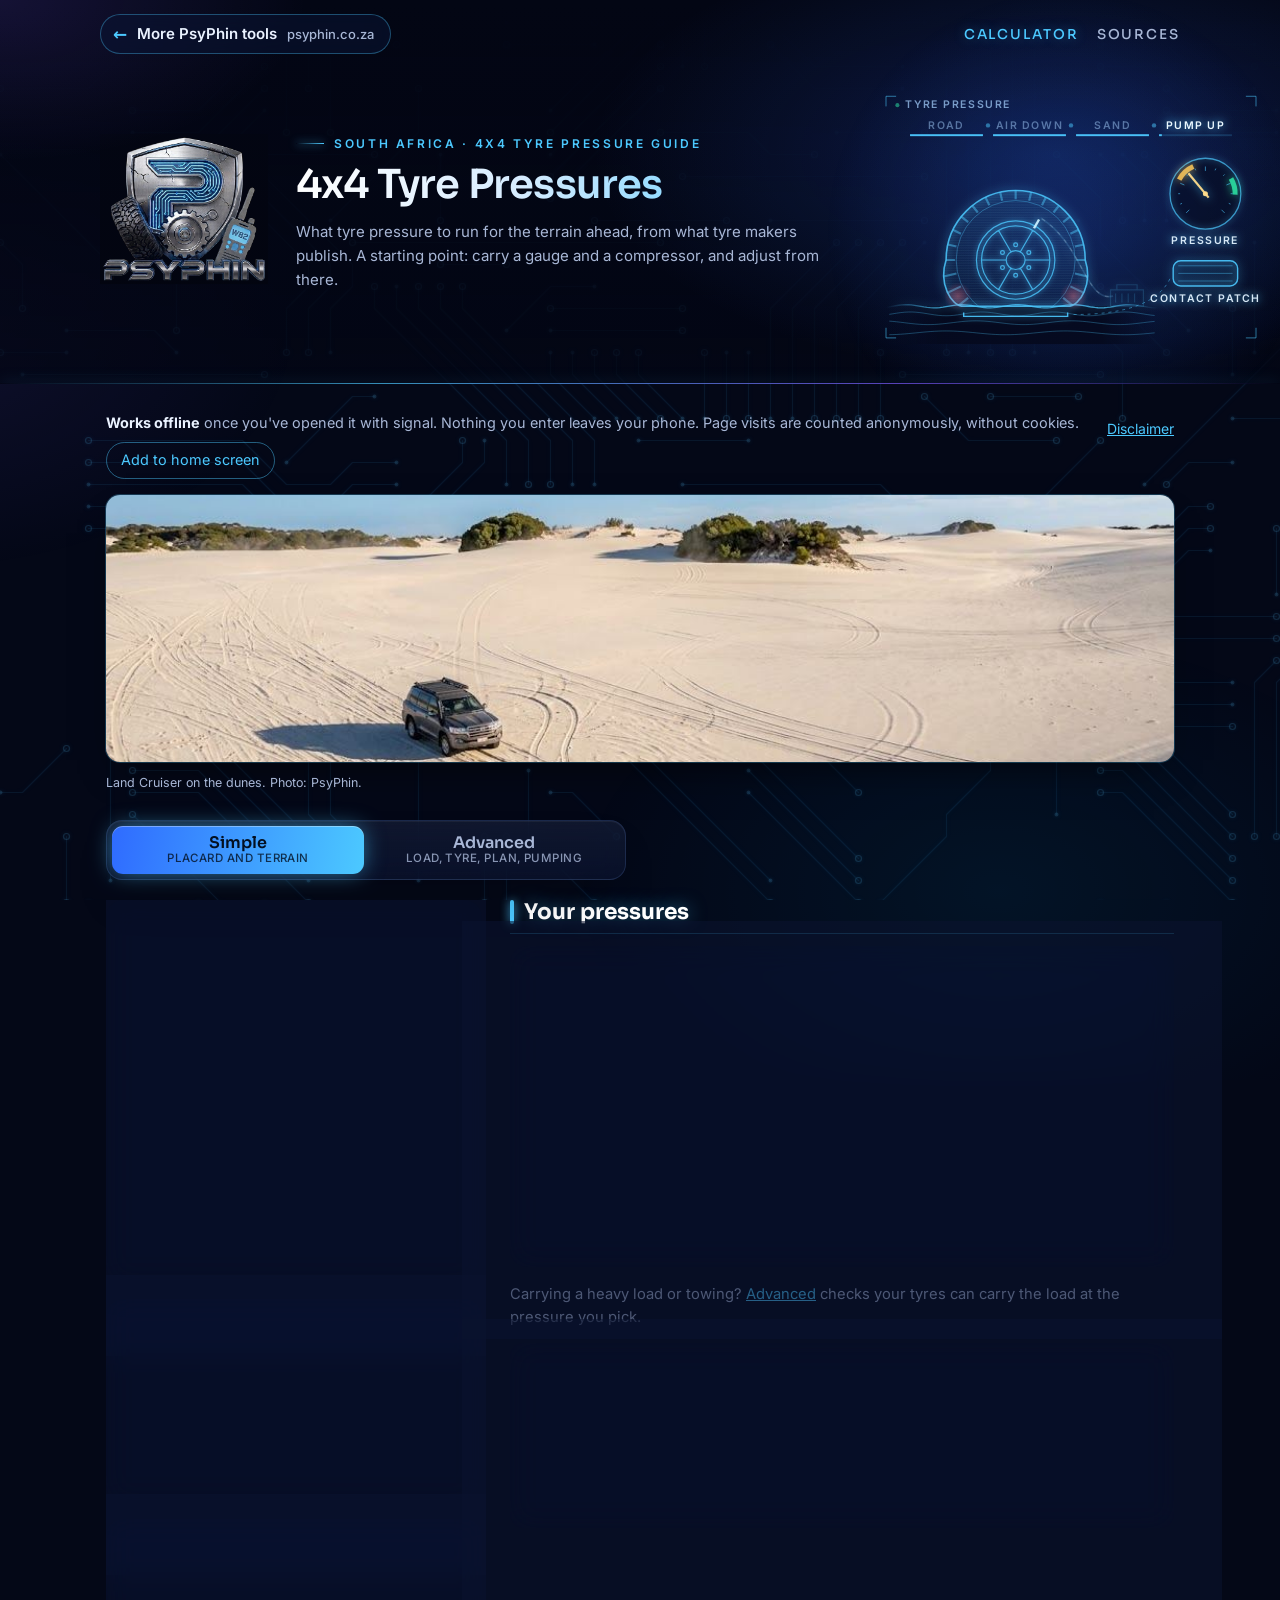
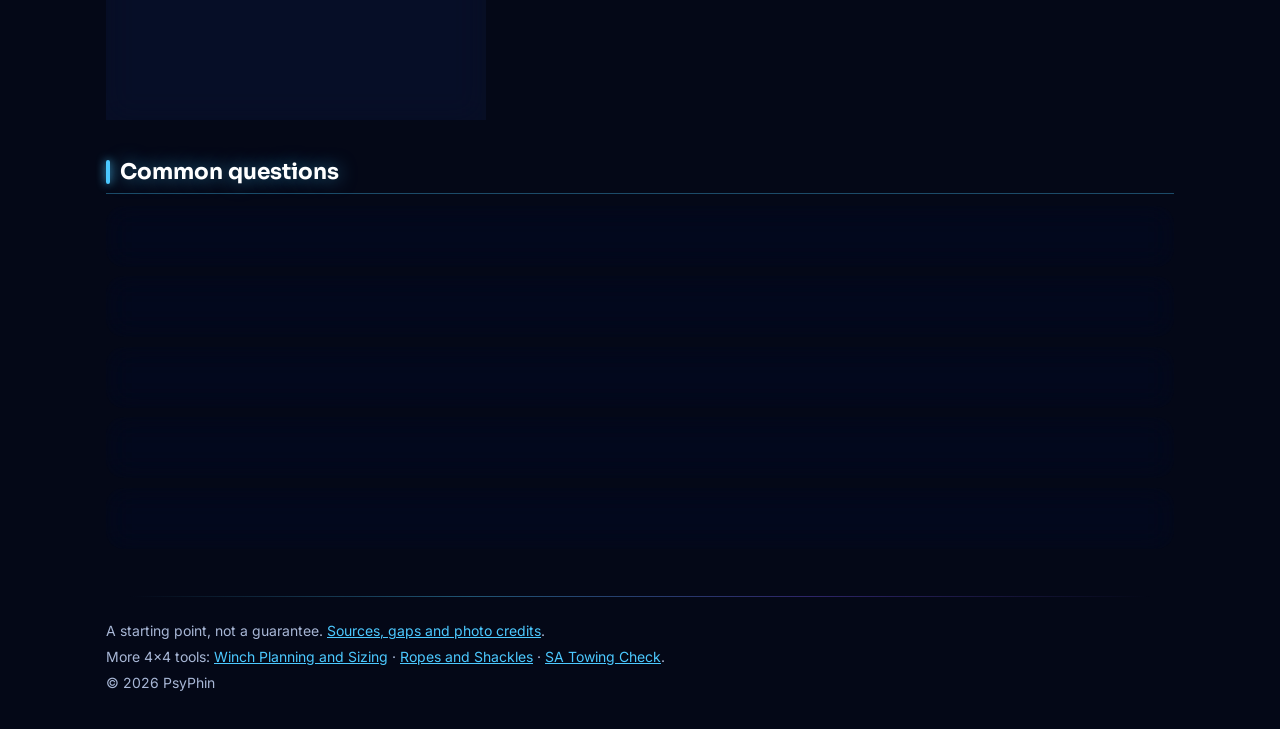
==== commit 46969d65: "Plainer wording: no semicolons or dashes, less polished phrasing Co-Authored-By: Claude Opus 5.5 <no" ====
--- a/index.html
+++ b/index.html
@@ -72,7 +72,7 @@
   <main id="main" class="wrap">
     <section class="intro">
       <p class="disclaimer-link"><a href="#disclaimer">Disclaimer</a></p>
-      <p class="offline-line"><strong>Works offline</strong> once you've opened it with signal. Nothing you enter leaves your phone; page visits are counted anonymously, without cookies.<span class="install" id="install" hidden> <button type="button" class="small-button install-button" id="install-button">Add to home screen</button><span class="install-help" id="install-help" hidden></span></span></p>
+      <p class="offline-line"><strong>Works offline</strong> once you've opened it with signal. Nothing you enter leaves your phone. Page visits are counted anonymously, without cookies.<span class="install" id="install" hidden> <button type="button" class="small-button install-button" id="install-button">Add to home screen</button><span class="install-help" id="install-help" hidden></span></span></p>
       <ul class="honesty" data-modes="advanced">
         <li><strong>Only tyre makers, vehicle makers, standards, the law and engineering research.</strong> No forum or club figures. Where nobody citable publishes a number, this page says so instead of guessing.</li>
         <li><strong>The load sets the floor.</strong> Advanced reads your tyre's load table to find the least pressure your load needs, and checks what you plan to run against it.</li>
@@ -133,7 +133,7 @@
           <div class="field">
             <label for="simpleKg">The vehicle as you'll drive it</label>
             <div class="with-unit"><input id="simpleKg" name="simpleKg" type="number" inputmode="numeric" min="0" step="50" placeholder="e.g. 2800"><span>kg</span></div>
-            <p class="hint">With people, fuel, water and gear. A weighbridge is best; the GVM on your licence disc is the most it may weigh. Needs the tyre size above.</p>
+            <p class="hint">With people, fuel, water and gear. A weighbridge is best. The GVM on your licence disc is the most it may weigh. Needs the tyre size above.</p>
           </div>
         </fieldset>
 
@@ -199,7 +199,7 @@
           <div class="field">
             <label for="altitude">Altitude where you'll pump up</label>
             <div class="with-unit"><input id="altitude" name="altitude" type="number" inputmode="numeric" step="50" placeholder="0"><span>m</span></div>
-            <p class="hint">Your phone's map or compass app shows it. The coast is 0 m; Gauteng is about 1 500–1 800 m.</p>
+            <p class="hint">Your phone's map or compass app shows it. The coast is 0 m and Gauteng is about 1 500–1 800 m.</p>
           </div>
         </fieldset>
       </form>
@@ -211,7 +211,7 @@
         <aside id="disclaimer" class="disclaimer" aria-labelledby="disclaimer-title">
           <h2 id="disclaimer-title">Disclaimer</h2>
           <p><strong>A starting point, not a safe-pressure guarantee.</strong> Tyre pressure off-road depends on your exact tyre, load, terrain, speed and driving. Lowering pressure can unseat a bead, damage a sidewall or overheat a tyre. You choose your pressures and you're responsible for them.</p>
-          <p data-modes="advanced">Figures come from the sources listed on the <a href="sources.html">Sources page</a>, as published; check your own tyre maker's data for your exact tyre. The load tables are reproduced from a tyre maker's guide and haven't been checked against SANS 1550, which South African law refers to.</p>
+          <p data-modes="advanced">Figures come from the sources listed on the <a href="sources.html">Sources page</a>, as published. Check your own tyre maker's data for your exact tyre. The load tables are reproduced from a tyre maker's guide and haven't been checked against SANS 1550, which South African law refers to.</p>
           <p>Reinflate to road pressure before driving on tar.</p>
         </aside>
       </section>
@@ -222,7 +222,7 @@
 
       <section class="explainer">
         <h3>The load tables set the floor</h3>
-        <p>A tyre's load table gives the load it may carry at each pressure. Find the load on one tyre (half the axle), then the lowest pressure that carries it: that's the least the tyre needs. South African law (reg 238) doesn't allow a wheel on a public road, gravel roads included, to carry more than SANS 1550 allows for its tyre, judged at the cold pressure. This page assumes SANS 1550 matches the tables used here; that hasn't been checked yet.</p>
+        <p>A tyre's load table gives the load it may carry at each pressure. Find the load on one tyre (half the axle), then the lowest pressure that carries it: that's the least the tyre needs. South African law (reg 238) doesn't allow a wheel on a public road, gravel roads included, to carry more than SANS 1550 allows for its tyre, judged at the cold pressure. This page assumes SANS 1550 matches the tables used here, but that hasn't been checked yet.</p>
         <p><strong>The tables stop at a lowest pressure</strong>: 1.5 bar for passenger-type tyres, 2.4 bar for LT tyres. Below that, nobody publishes what the tyre can carry, so this page shows no floor there. It only shows what tyre makers say about speed.</p>
         <p class="read-more" data-rules="table-method table-lowest-pressure law-reg238 toyo-load-index"></p>
       </section>
@@ -260,7 +260,7 @@
 
       <section class="explainer">
         <h3>Temperature: when to check, and why the reading changes</h3>
-        <p><strong>Set and check pressures cold:</strong> with the tyres at the temperature of the air around them, before driving. First thing in the morning is easiest; otherwise let the vehicle stand (ETRTO says at least an hour, Toyo and Ford say three).</p>
+        <p><strong>Set and check pressures cold:</strong> with the tyres at the temperature of the air around them, before driving. First thing in the morning is easiest. Otherwise let the vehicle stand (ETRTO says at least an hour, Toyo and Ford say three).</p>
         <p><strong>Driving warms the air inside.</strong> A reading 20% or more above the cold figure is normal, so never let air out of warm tyres to get back to the cold number. The law also judges a tyre at its cold pressure.</p>
         <div class="diagram" data-diagram="hotcold"></div>
         <p><strong>The weather moves it too:</strong> about 0.07 bar for every 5.5°C, so a cold desert morning and a hot afternoon can differ by a few tenths of a bar with the same air inside.</p>
@@ -273,7 +273,7 @@
 
       <section class="explainer">
         <h3>Corrugations</h3>
-        <p>Corrugations shake the tyre on every ripple, so it flexes more and heats up faster than on smooth gravel. Cooper's advice is to slow down on them; its slow, rough gravel range (for LT tyres) is what this page uses, and Toyo's 20 per cent rule covers passenger-type tyres. Research on log trucks also found that lower tyre pressures make corrugations form less and improve the ride.</p>
+        <p>Corrugations shake the tyre on every ripple, so it flexes more and heats up faster than on smooth gravel. Cooper's advice is to slow down on them. Its slow, rough gravel range (for LT tyres) is what this page uses, and Toyo's 20 per cent rule covers passenger-type tyres. Research on log trucks also found that lower tyre pressures make corrugations form less and improve the ride.</p>
         <div class="diagram" data-diagram="corrugation"></div>
         <figure class="inline-photo" data-image="corrugations"></figure>
         <p class="read-more" data-rules="cooper-corrugations cooper-lt-terrain toyo-20-percent watkins-gravel"></p>
@@ -281,7 +281,7 @@
 
       <section class="explainer">
         <h3>Pumping back up: the physics</h3>
-        <p>The air you need is the tyre's air volume × the pressure you're adding ÷ the air pressure around you. Inland there's less air pressure, so the same tyre needs a little more pumping. Compressors are often rated at "free flow" with nothing to push against; into a tyre at 2–3 bar they deliver less, so real times are longer.</p>
+        <p>The air you need is the tyre's air volume × the pressure you're adding ÷ the air pressure around you. Inland there's less air pressure, so the same tyre needs a little more pumping. Compressors are often rated at "free flow" with nothing to push against. Into a tyre at 2–3 bar they deliver less, so real times are longer.</p>
         <figure class="inline-photo" data-image="compressor"></figure>
         <p class="read-more" data-rules="calc-free-air calc-air-volume calc-altitude ford-off-road"></p>
       </section>
@@ -319,7 +319,7 @@
 
       <details class="explainer">
         <summary>Do I have to pump my tyres up before the tar?</summary>
-        <p>Yes. Lower pressures are for off-road; when you're back on a paved road, the pressure must go back to the vehicle maker's road figure. Not doing so seriously affects handling and could cause tyre failure, so carry a compressor.</p>
+        <p>Yes. Lower pressures are for off-road. When you're back on a paved road, the pressure must go back to the vehicle maker's road figure. Not doing so seriously affects handling and could cause tyre failure, so carry a compressor.</p>
         <p class="read-more" data-rules="etrto-off-road bfg-reinflate ford-off-road"></p>
       </details>
     </section>
--- a/css/style.css
+++ b/css/style.css
@@ -20,6 +20,12 @@
   --accent-strong: #2f6bff;
   --accent-glow: rgba(76, 201, 255, 0.35);
   --violet: #7c5cff;
+
+  /* anything the visitor can change: blue box, blue value, pencil (worked-out
+     figures stay plain). The same as the towing, winching, ropes and EV pages. */
+  --input-bg: color-mix(in srgb, var(--accent) 12%, var(--surface-2));
+  --input-border: color-mix(in srgb, var(--accent) 70%, var(--border));
+  --pencil: url("data:image/svg+xml,%3Csvg xmlns='http://www.w3.org/2000/svg' viewBox='0 0 16 16' fill='none' stroke='%234cc9ff' stroke-width='1.6' stroke-linecap='round' stroke-linejoin='round'%3E%3Cpath d='M11.2 2.3l2.5 2.5-8.4 8.4-3.2.7.7-3.2z'/%3E%3Cpath d='M9.6 3.9l2.5 2.5'/%3E%3C/svg%3E");
 
   --pass: #2ee6a6;
   --warn: #ffc857;
@@ -495,13 +501,39 @@
 select {
   width: 100%;
   font: inherit;
-  font-size: 1rem;
-  color: var(--text);
-  background: var(--surface-2);
-  border: 1px solid var(--border);
+  font-size: 1rem; /* 16px stops iOS zooming on focus */
+  font-weight: 600;
+  color: var(--accent);
+  background-color: var(--input-bg);
+  border: 1px solid var(--input-border);
   border-radius: 10px;
   padding: 10px 12px;
   min-height: 44px;
+}
+
+input[type="number"],
+input[type="text"] {
+  padding-right: 30px;
+  background: var(--input-bg) var(--pencil) no-repeat right 9px center / 14px;
+  -moz-appearance: textfield;
+  appearance: textfield;
+}
+
+input[type="number"]::-webkit-outer-spin-button,
+input[type="number"]::-webkit-inner-spin-button {
+  -webkit-appearance: none;
+  margin: 0;
+}
+
+input::placeholder {
+  color: var(--text-muted);
+  font-weight: 400;
+}
+
+select option {
+  color: var(--text);
+  background: var(--surface-2);
+  font-weight: 400;
 }
 
 input[type="number"]:focus,
@@ -527,10 +559,10 @@
   display: flex;
   align-items: center;
   padding: 0 10px;
-  border: 1px solid var(--border);
+  border: 1px solid var(--input-border);
   border-left: 0;
   border-radius: 0 10px 10px 0;
-  background: var(--surface);
+  background: color-mix(in srgb, var(--input-bg) 60%, #000);
   color: var(--text-muted);
   font-size: 0.9rem;
   white-space: nowrap;
@@ -1831,6 +1863,19 @@
     transition: border-color 0.2s, box-shadow 0.25s;
   }
 
+  input[type="number"],
+  input[type="text"],
+  select,
+  .with-unit > span {
+    box-shadow: 0 0 16px -8px var(--accent);
+  }
+
+  input[type="number"]:hover,
+  input[type="text"]:hover,
+  select:hover {
+    border-color: var(--accent);
+  }
+
   input[type="number"]:focus,
   input[type="text"]:focus,
   select:focus {
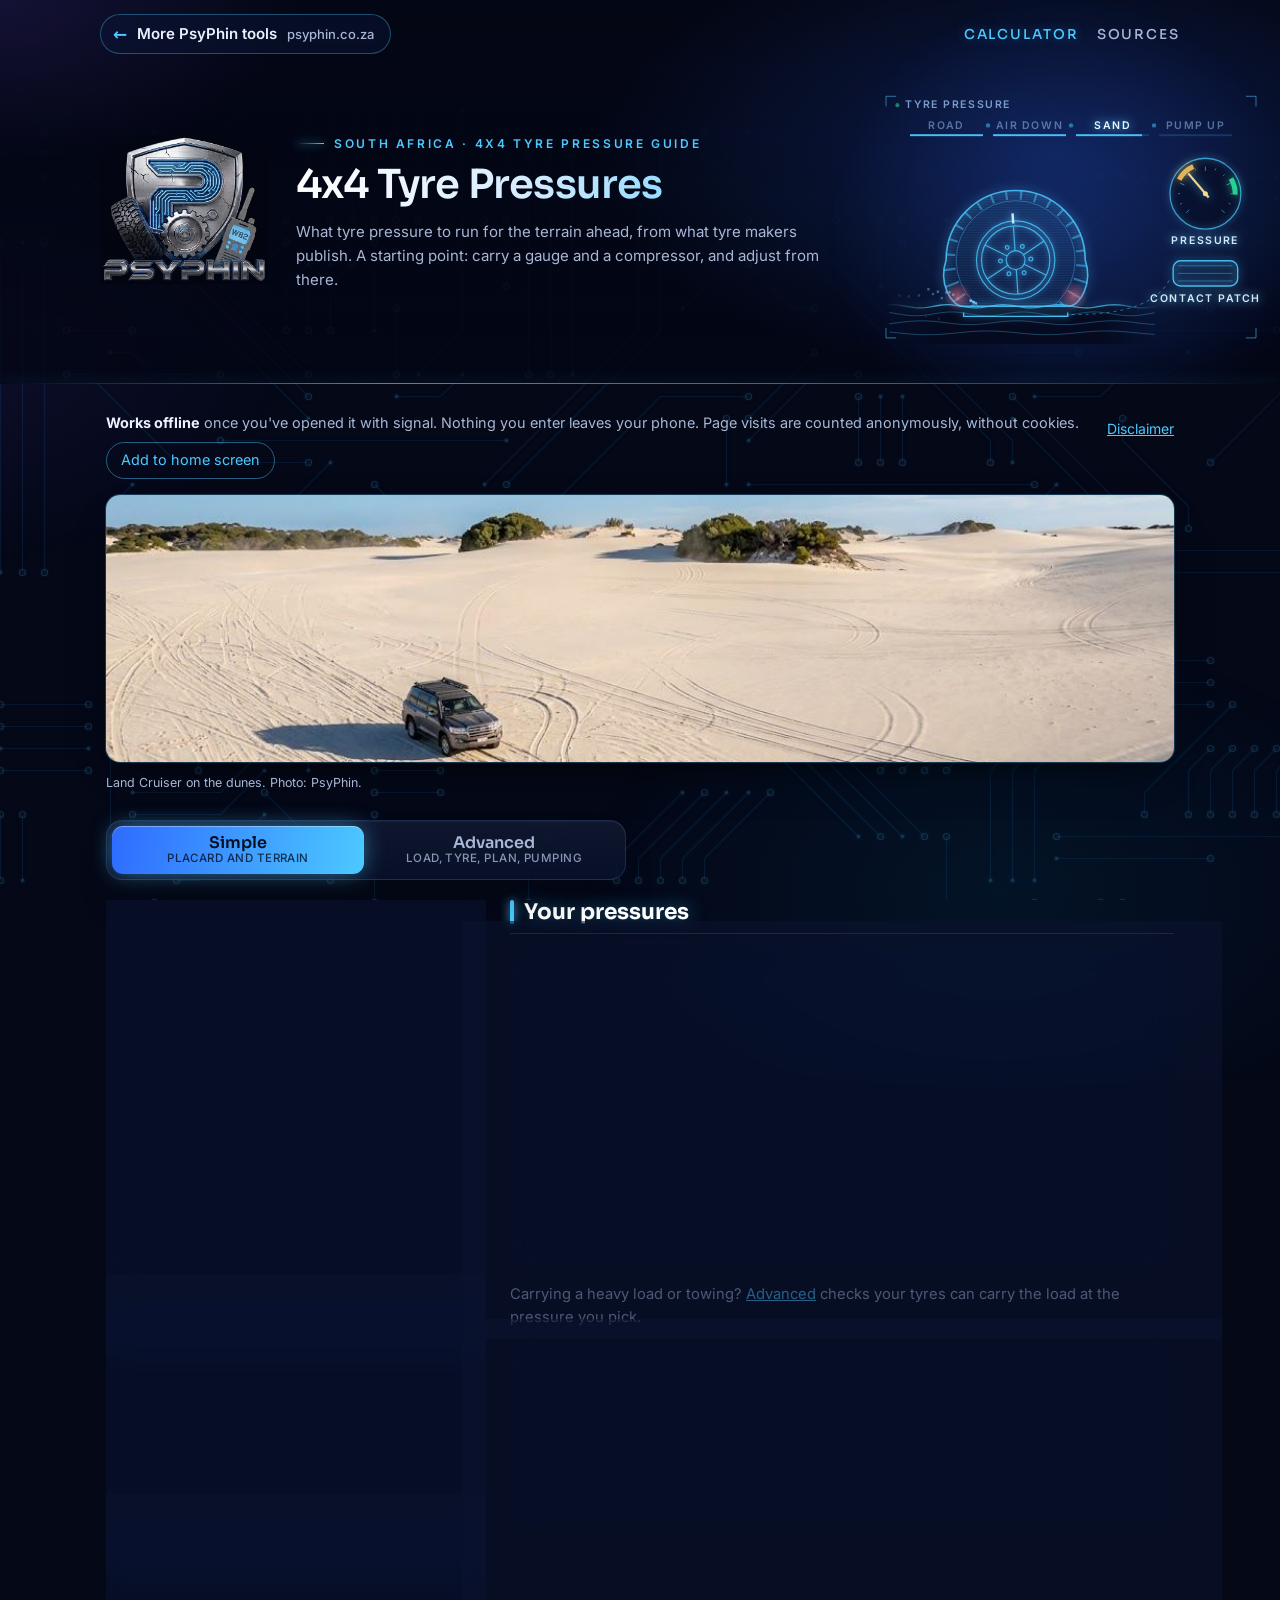
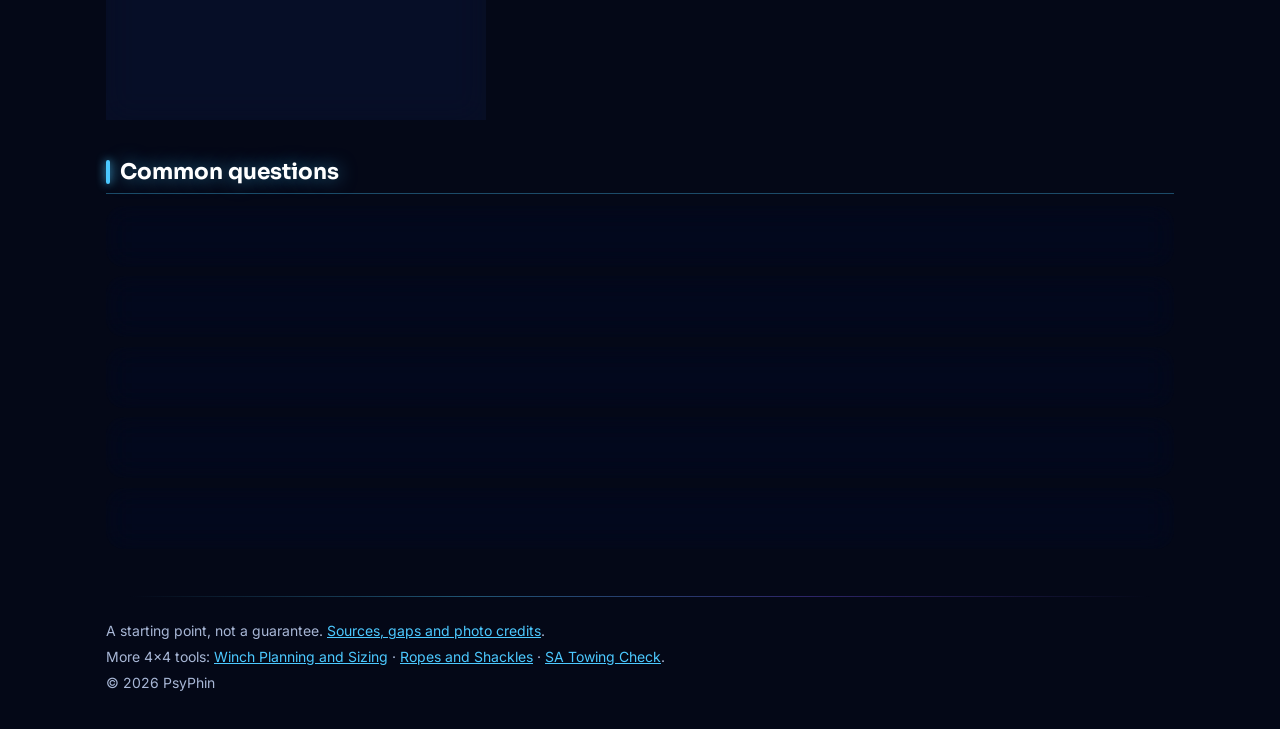
==== commit 8e25c901: "Number boxes read a decimal comma: "2,4" no longer becomes 24 on iPhone Safari's type="number" boxes" ====
--- a/index.html
+++ b/index.html
@@ -93,11 +93,11 @@
           <div class="field-row">
             <div class="field">
               <label for="frontKg">Front axle</label>
-              <div class="with-unit"><input id="frontKg" name="frontKg" type="number" inputmode="numeric" min="0" step="10" value="1300"><span>kg</span></div>
+              <div class="with-unit"><input id="frontKg" name="frontKg" type="text" inputmode="numeric" min="0" step="10" value="1300"><span>kg</span></div>
             </div>
             <div class="field">
               <label for="rearKg">Rear axle</label>
-              <div class="with-unit"><input id="rearKg" name="rearKg" type="number" inputmode="numeric" min="0" step="10" value="1500"><span>kg</span></div>
+              <div class="with-unit"><input id="rearKg" name="rearKg" type="text" inputmode="numeric" min="0" step="10" value="1500"><span>kg</span></div>
             </div>
           </div>
           <p class="hint">Filled in with a typical loaded double-cab bakkie (example figures, not from a source): change them to yours. Best: weigh each axle, loaded for the trip, on a weighbridge. Worst case: the maximum axle loads on the vehicle's VIN or compliance plate. Each tyre carries half its axle.</p>
@@ -118,7 +118,7 @@
           </div>
           <div class="field" id="simple-li-field" hidden>
             <label for="simpleLi">Load index</label>
-            <input id="simpleLi" name="simpleLi" type="number" inputmode="numeric" min="60" max="130" step="1" placeholder="e.g. 110">
+            <input id="simpleLi" name="simpleLi" type="text" inputmode="numeric" min="60" max="130" step="1" placeholder="e.g. 110">
             <p class="hint">The number straight after the size on the sidewall, e.g. <b>110</b> in 265/60R18 110H.</p>
           </div>
           <details class="inline-help">
@@ -132,7 +132,7 @@
           <legend>Loaded weight <small>(optional)</small></legend>
           <div class="field">
             <label for="simpleKg">The vehicle as you'll drive it</label>
-            <div class="with-unit"><input id="simpleKg" name="simpleKg" type="number" inputmode="numeric" min="0" step="50" placeholder="e.g. 2800"><span>kg</span></div>
+            <div class="with-unit"><input id="simpleKg" name="simpleKg" type="text" inputmode="numeric" min="0" step="50" placeholder="e.g. 2800"><span>kg</span></div>
             <p class="hint">With people, fuel, water and gear. A weighbridge is best. The GVM on your licence disc is the most it may weigh. Needs the tyre size above.</p>
           </div>
         </fieldset>
@@ -142,11 +142,11 @@
           <div class="field-row">
             <div class="field">
               <label for="placardFront">Front</label>
-              <div class="with-unit"><input id="placardFront" name="placardFront" type="number" inputmode="decimal" min="0" step="0.1"><span>bar</span></div>
+              <div class="with-unit"><input id="placardFront" name="placardFront" type="text" inputmode="decimal" min="0" step="0.1"><span>bar</span></div>
             </div>
             <div class="field">
               <label for="placardRear">Rear</label>
-              <div class="with-unit"><input id="placardRear" name="placardRear" type="number" inputmode="decimal" min="0" step="0.1"><span>bar</span></div>
+              <div class="with-unit"><input id="placardRear" name="placardRear" type="text" inputmode="decimal" min="0" step="0.1"><span>bar</span></div>
             </div>
           </div>
           <p class="hint">From the tyre placard, usually on the driver's door pillar, or in the owner's manual. Use the loaded figure if it gives one.<span data-modes="advanced"> Leave blank to use only the load tables.</span></p>
@@ -162,17 +162,17 @@
           <div class="field-row">
             <div class="field">
               <label for="planFront">Front</label>
-              <div class="with-unit"><input id="planFront" name="planFront" type="number" inputmode="decimal" min="0" step="0.1"><span>bar</span></div>
+              <div class="with-unit"><input id="planFront" name="planFront" type="text" inputmode="decimal" min="0" step="0.1"><span>bar</span></div>
             </div>
             <div class="field">
               <label for="planRear">Rear</label>
-              <div class="with-unit"><input id="planRear" name="planRear" type="number" inputmode="decimal" min="0" step="0.1"><span>bar</span></div>
+              <div class="with-unit"><input id="planRear" name="planRear" type="text" inputmode="decimal" min="0" step="0.1"><span>bar</span></div>
             </div>
           </div>
           <button type="button" class="small-button" id="use-bottom">Use the bottom of the range</button>
           <div class="field">
             <label for="speed">Fastest you expect to drive like this</label>
-            <div class="with-unit"><input id="speed" name="speed" type="number" inputmode="numeric" min="0" step="5" placeholder="e.g. 30"><span>km/h</span></div>
+            <div class="with-unit"><input id="speed" name="speed" type="text" inputmode="numeric" min="0" step="5" placeholder="e.g. 30"><span>km/h</span></div>
           </div>
           <label class="check"><input type="checkbox" name="beadlock" id="beadlock"> Beadlock wheels</label>
           <label class="check"><input type="checkbox" name="towing" id="towing"> Towing, or sustained high speed on tar</label>
@@ -183,22 +183,22 @@
           <div class="field-row">
             <div class="field">
               <label for="flow">Compressor flow</label>
-              <div class="with-unit"><input id="flow" name="flow" type="number" inputmode="decimal" min="0" step="1" placeholder="e.g. 72"><select id="flowUnit" name="flowUnit" aria-label="Flow unit"><option value="lpm">L/min</option><option value="cfm">CFM</option></select></div>
+              <div class="with-unit"><input id="flow" name="flow" type="text" inputmode="decimal" min="0" step="1" placeholder="e.g. 72"><select id="flowUnit" name="flowUnit" aria-label="Flow unit"><option value="lpm">L/min</option><option value="cfm">CFM</option></select></div>
             </div>
             <div class="field">
               <label for="duty">Duty cycle</label>
-              <div class="with-unit"><input id="duty" name="duty" type="number" inputmode="numeric" min="1" max="100" step="5" placeholder="100"><span>%</span></div>
+              <div class="with-unit"><input id="duty" name="duty" type="text" inputmode="numeric" min="1" max="100" step="5" placeholder="100"><span>%</span></div>
             </div>
           </div>
           <label class="check"><input type="checkbox" name="freeFlow" id="freeFlow" checked> That flow is the "free flow" (0 bar) figure</label>
           <div class="field">
             <label for="switchSec">Moving to the next tyre</label>
-            <div class="with-unit"><input id="switchSec" name="switchSec" type="number" inputmode="numeric" min="0" step="5" value="30"><span>s</span></div>
+            <div class="with-unit"><input id="switchSec" name="switchSec" type="text" inputmode="numeric" min="0" step="5" value="30"><span>s</span></div>
             <p class="hint">Unscrewing, walking round and connecting the next tyre. Your own estimate: 30 seconds is filled in.</p>
           </div>
           <div class="field">
             <label for="altitude">Altitude where you'll pump up</label>
-            <div class="with-unit"><input id="altitude" name="altitude" type="number" inputmode="numeric" step="50" placeholder="0"><span>m</span></div>
+            <div class="with-unit"><input id="altitude" name="altitude" type="text" inputmode="numeric" step="50" placeholder="0"><span>m</span></div>
             <p class="hint">Your phone's map or compass app shows it. The coast is 0 m and Gauteng is about 1 500–1 800 m.</p>
           </div>
         </fieldset>
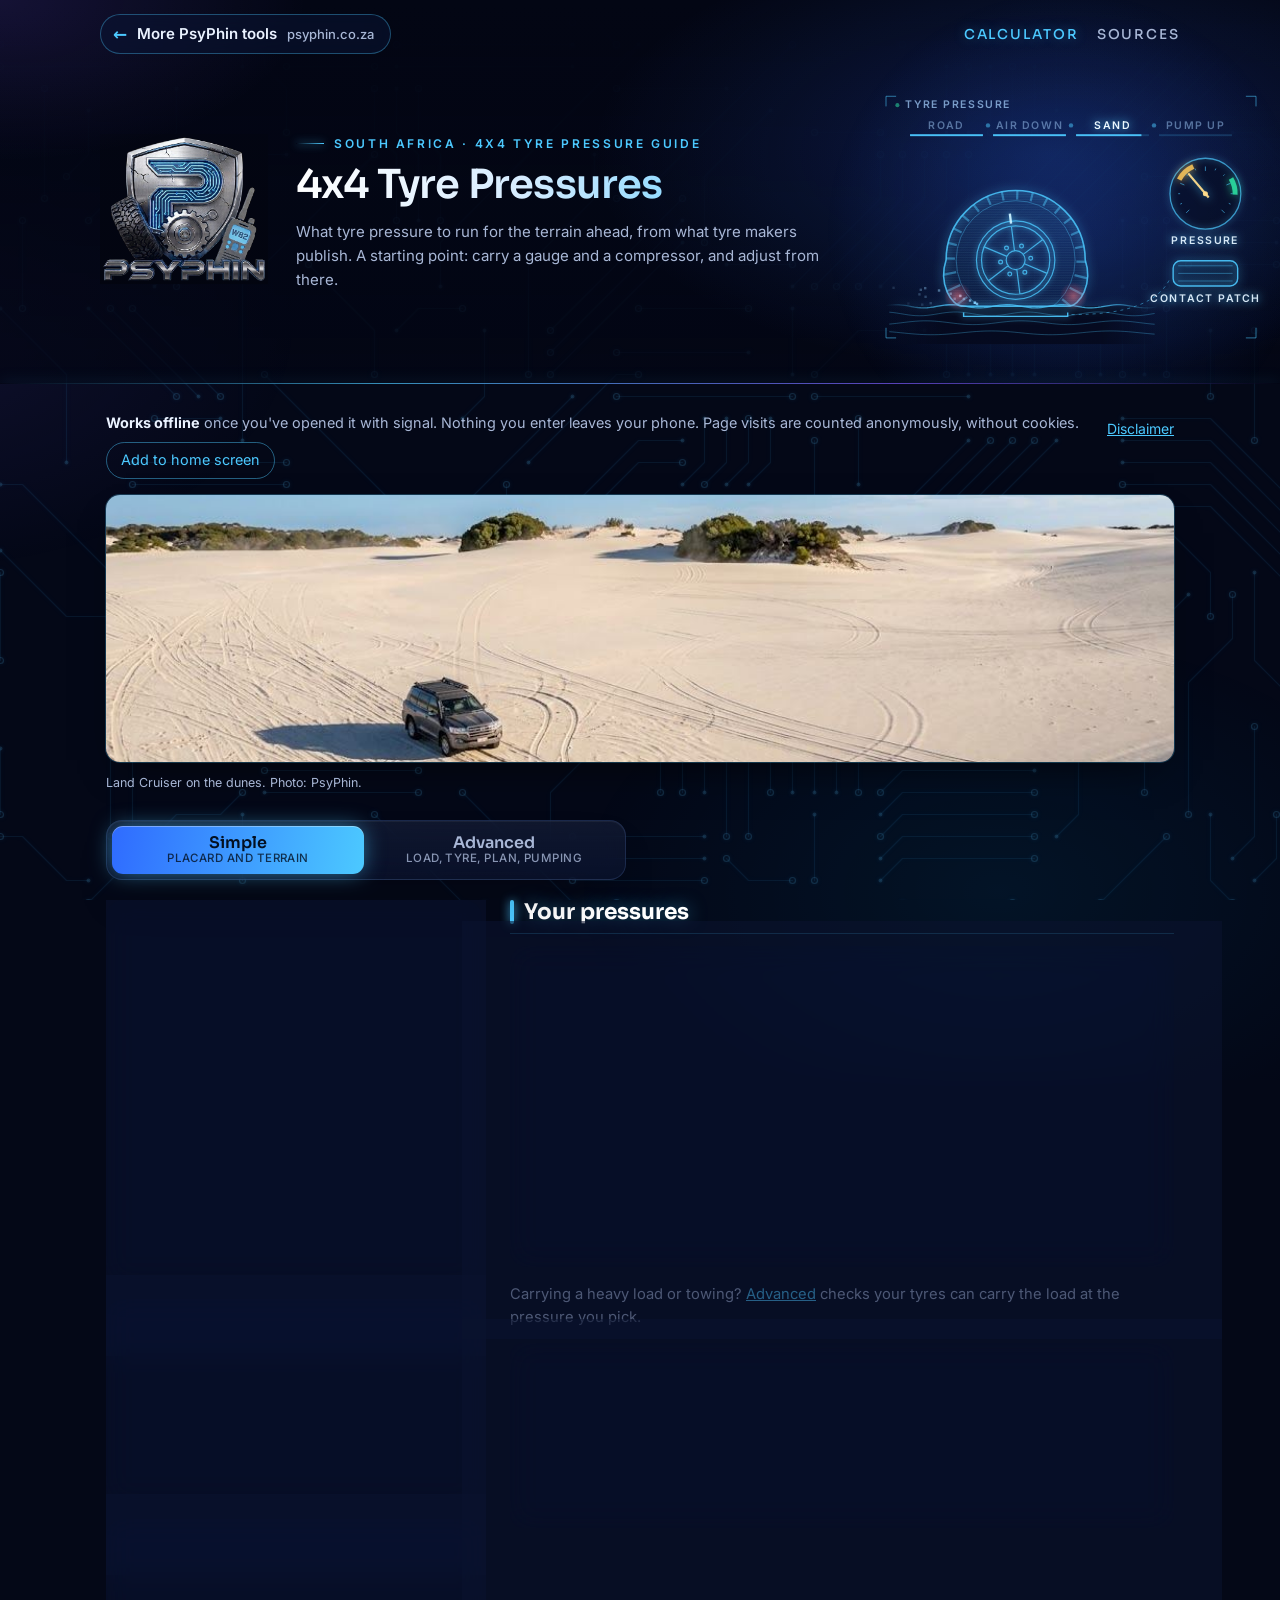
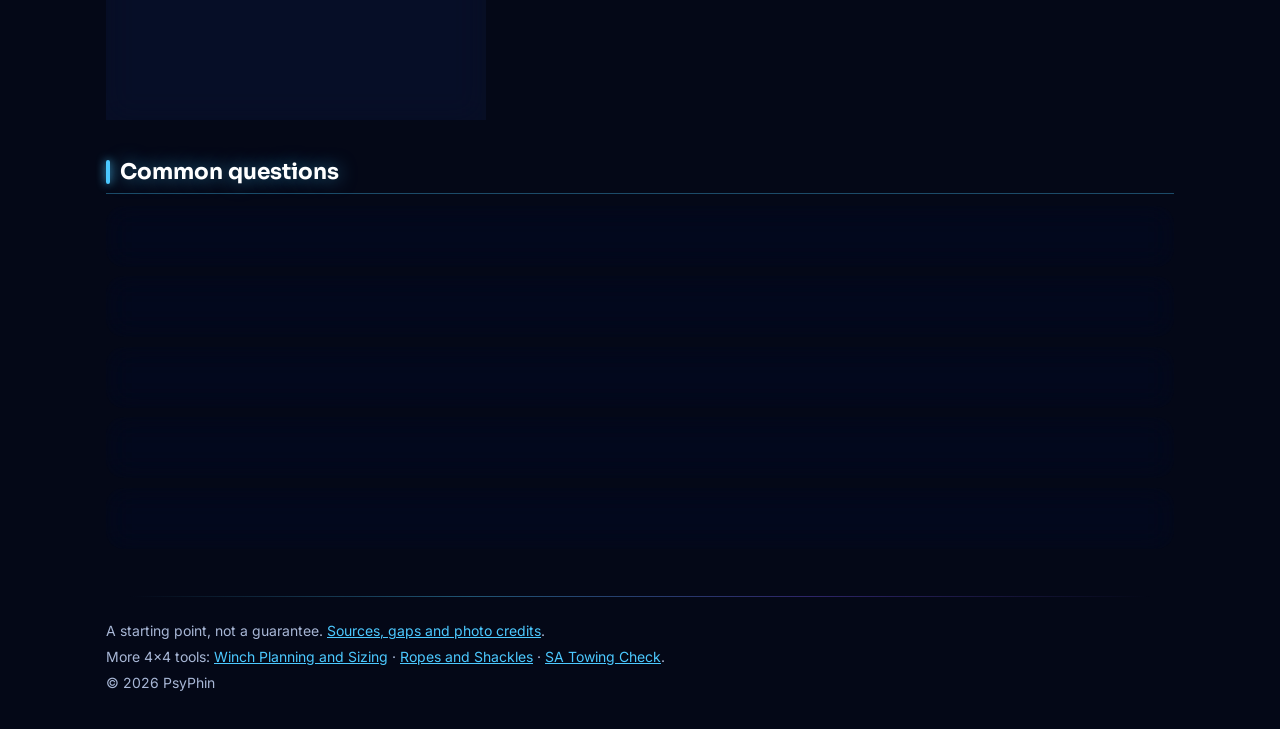
==== commit b186f230: "Try a pressure: 3D tyre rolling through sand, flattening and bulging with the slider The footprint o" ====
--- a/index.html
+++ b/index.html
@@ -339,6 +339,7 @@
   <script src="js/calc.js"></script>
   <script src="js/ui.js"></script>
   <script src="js/diagrams.js"></script>
+  <script src="js/tyre3d.js"></script>
   <script src="js/app.js"></script>
   <script src="js/install.js"></script>
   <script src="js/circuit.js"></script>
--- a/css/style.css
+++ b/css/style.css
@@ -1372,12 +1372,78 @@
   max-width: 520px;
 }
 
-.slider-pics .diagram-svg + .diagram-svg {
+.slider-pics .diagram-svg + .diagram-svg,
+.slider-pics .tyre3d + .diagram-svg {
   width: 84px;
   flex: none;
 }
 
 .lt-sand { fill: #c8a165; opacity: 0.55; }
+
+/* The 3D tyre beside the slider (js/tyre3d.js) */
+.tyre3d {
+  flex: 1 1 auto;
+  min-width: 0;
+  max-width: 560px;
+}
+
+.tyre3d-stage {
+  position: relative;
+  aspect-ratio: 16 / 10;
+  border-radius: 12px;
+  overflow: hidden;
+  background:
+    radial-gradient(120% 90% at 50% 100%, rgba(217, 181, 124, 0.1), transparent 60%),
+    linear-gradient(180deg, rgba(76, 201, 255, 0.07), rgba(4, 8, 23, 0) 55%);
+}
+
+.tyre3d canvas {
+  display: block;
+  width: 100%;
+  height: 100%;
+  cursor: grab;
+  touch-action: pan-y;
+}
+
+.tyre3d canvas:active { cursor: grabbing; }
+
+.tyre3d-len {
+  position: absolute;
+  transform: translate(-100%, -50%);
+  padding: 1px 7px;
+  border-radius: 999px;
+  background: rgba(4, 8, 23, 0.72);
+  border: 1px solid var(--accent-glow);
+  color: var(--accent);
+  font: 700 0.8rem var(--font-display);
+  white-space: nowrap;
+  pointer-events: none;
+}
+
+.tyre3d-cap {
+  display: flex;
+  flex-wrap: wrap;
+  gap: 2px 12px;
+  align-items: baseline;
+  margin-top: 6px;
+  font-size: 0.85rem;
+}
+
+.tyre3d-cap strong { color: var(--text); }
+.tyre3d-cap span { color: var(--text-muted); font-size: 0.8rem; }
+
+/* Narrow screens: the tyre takes the full width, the speed sign sits in its top corner */
+@media (max-width: 520px) {
+  .tyre3d-stage { aspect-ratio: 4 / 3; }
+  .slider-pics { position: relative; }
+  .slider-pics .tyre3d + .diagram-svg {
+    position: absolute;
+    top: 8px;
+    right: 8px;
+    width: 62px;
+    pointer-events: none;
+  }
+}
 
 /* ------------------------------------------------------------ icons, timeline */
 .before-list {
